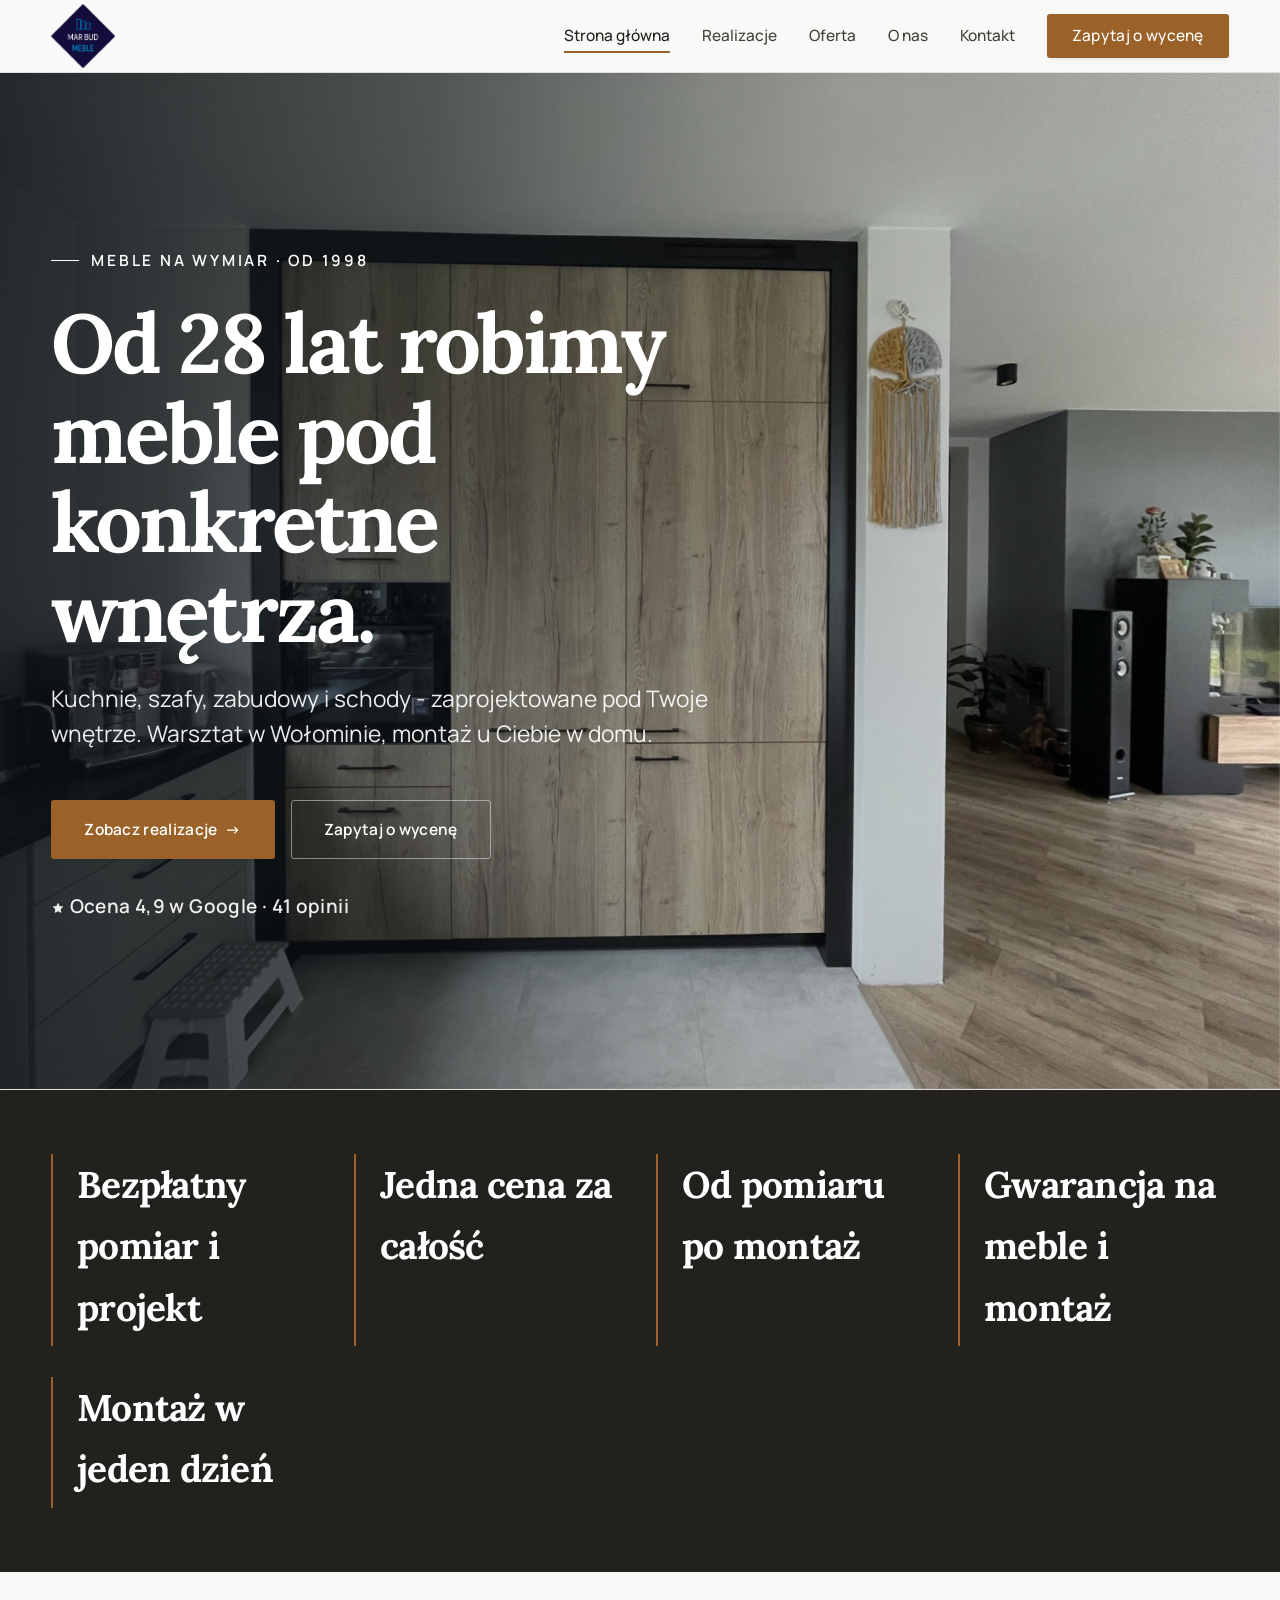
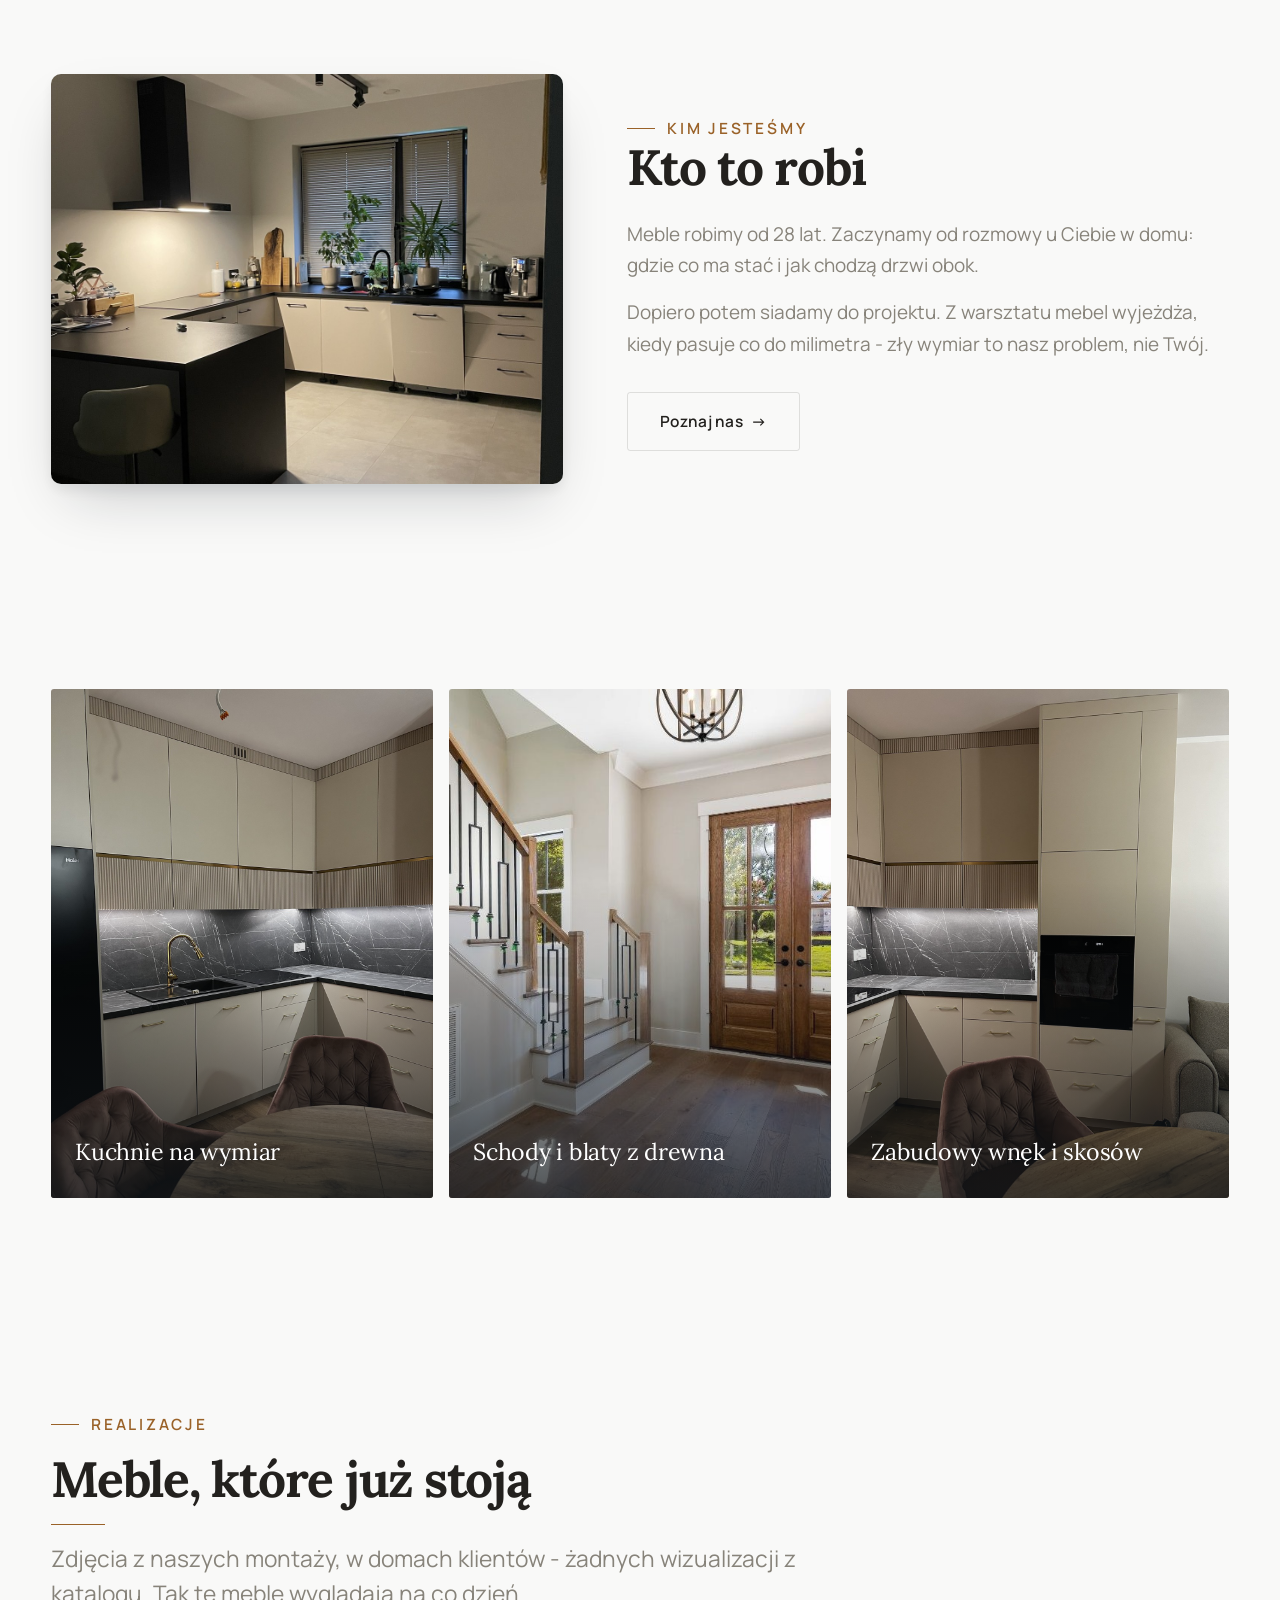
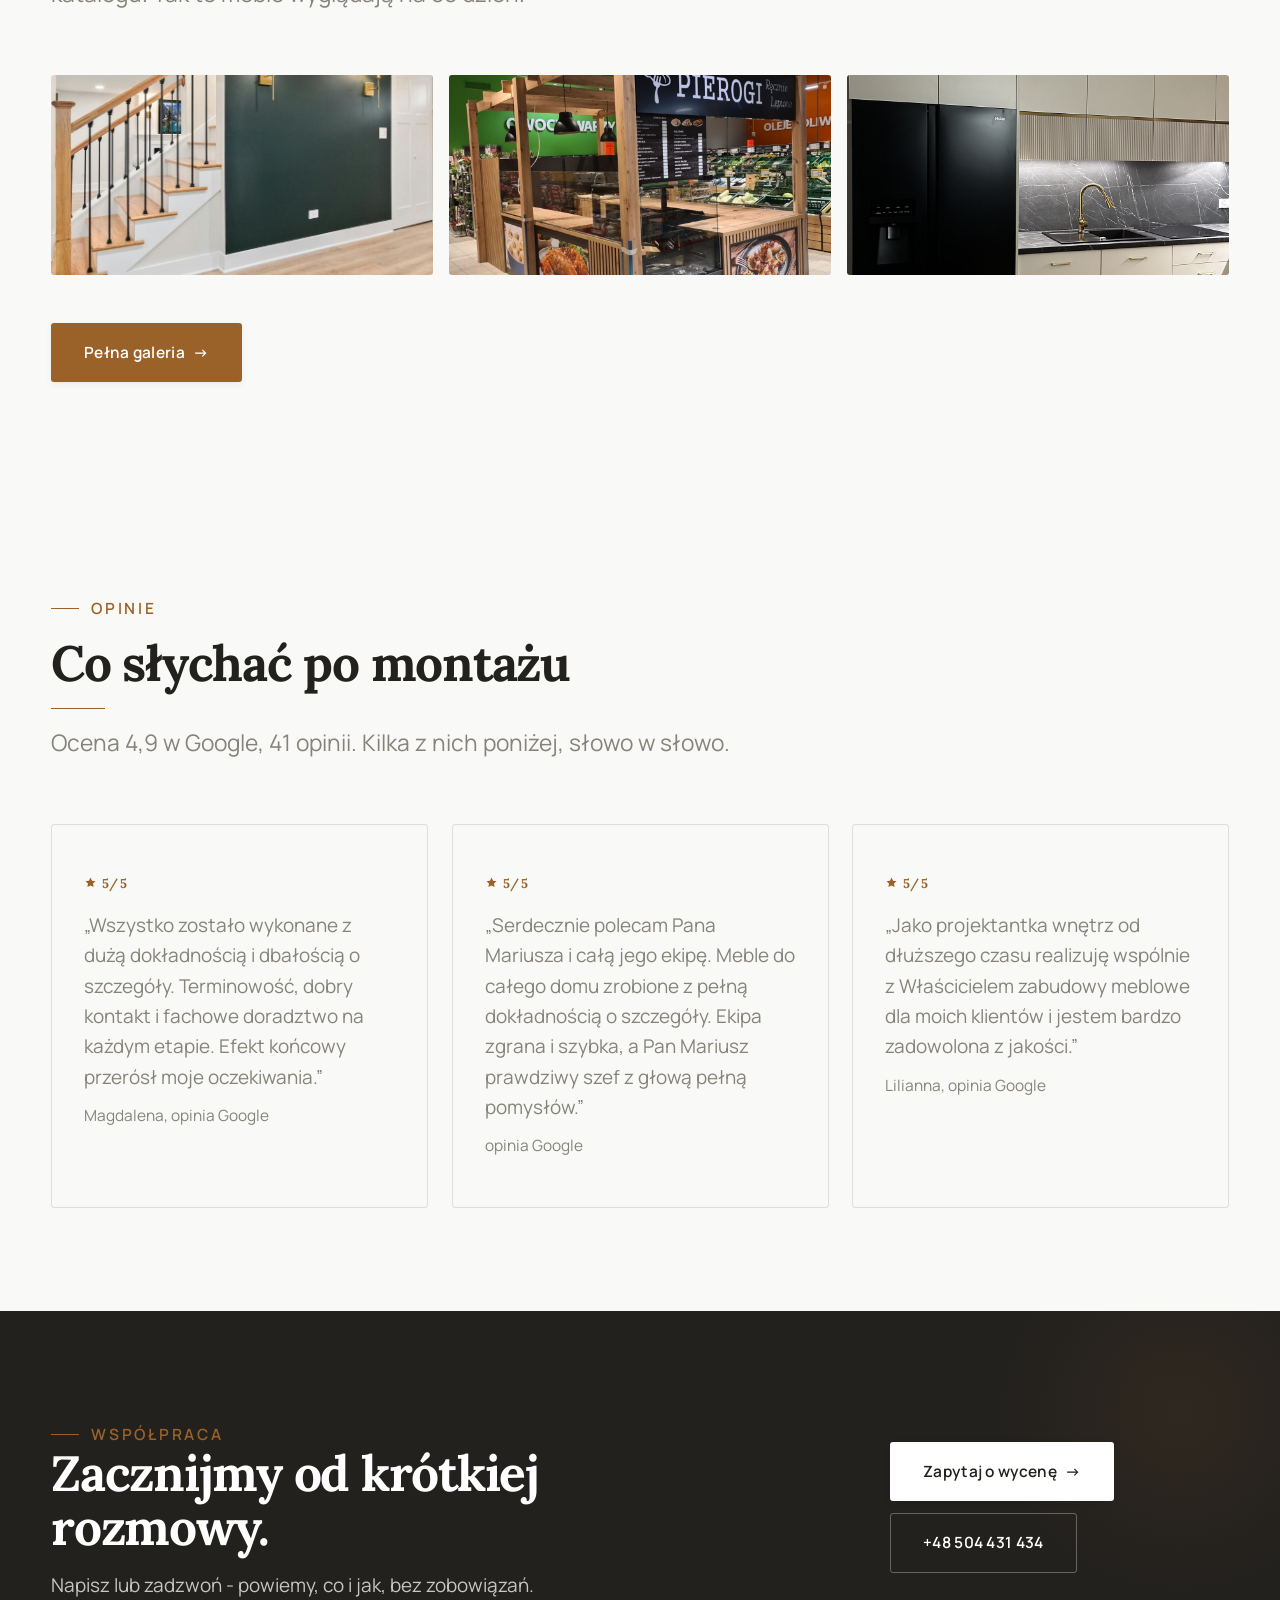
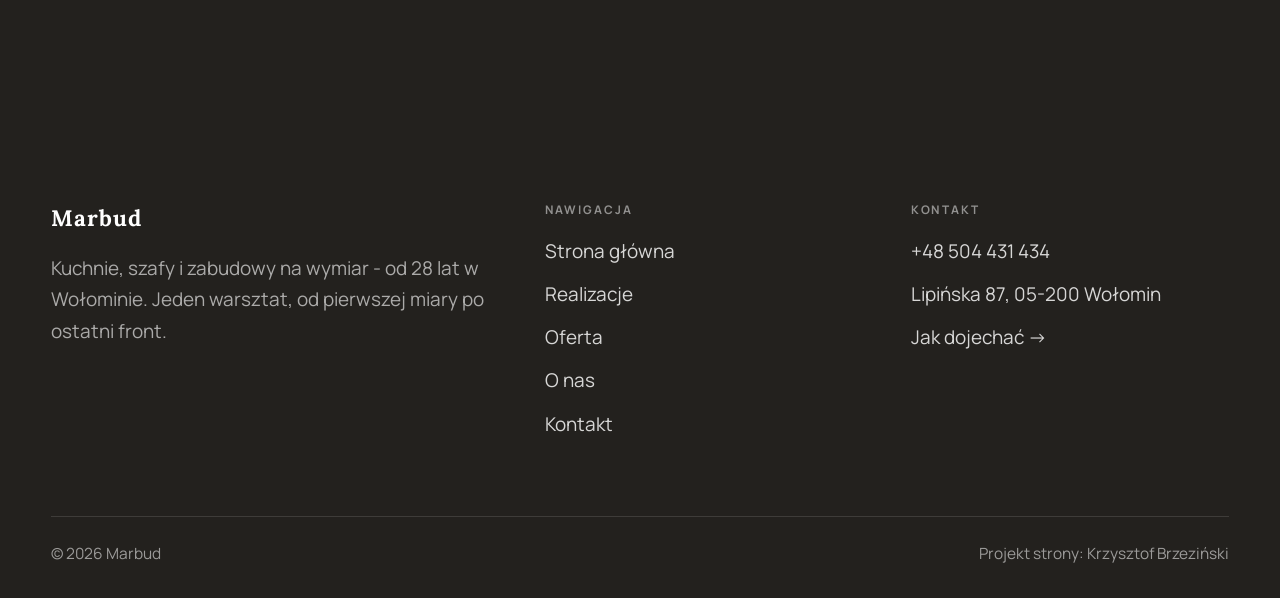
==== index.html @ ffa0bf97 "Demo: Marbud Gałązka - stolarstwo i meble na wymiar, Wołomin" ====
<!DOCTYPE html>
<html lang="pl">
<head>
<meta charset="UTF-8">
<meta name="viewport" content="width=device-width, initial-scale=1.0">
<title>Stolarz Wołomin - meble na wymiar | Marbud</title>
<meta name="description" content="Meble na wymiar w Wołominie: kuchnie, szafy i zabudowy pod Twoje wnętrze. Bezpłatny pomiar i projekt, jedna cena, montaż z gwarancją. Zadzwoń: 504 431 434.">
<link rel="preconnect" href="https://fonts.googleapis.com">
<link rel="preconnect" href="https://fonts.gstatic.com" crossorigin>
<link href="https://fonts.googleapis.com/css2?family=Lora:wght@500;600;700&family=Manrope:wght@400;500;600&display=swap" rel="stylesheet">
<link rel="stylesheet" href="assets/styles.css">
</head>
<body>

<header class="nav">
  <div class="wrap nav-inner">
    <a class="brand brand-has-logo" href="index.html"><img class="brand-logo" src="img/logo.png" alt="Marbud"></a>
    <nav class="nav-links">
      <a href="index.html" class="active">Strona główna</a>
      <a href="realizacje.html">Realizacje</a>
      <a href="oferta.html">Oferta</a>
      <a href="o-nas.html">O nas</a>
      <a href="kontakt.html">Kontakt</a>
      <a href="kontakt.html" class="btn btn-accent">Zapytaj o wycenę</a>
    </nav>
    <button class="nav-toggle" aria-label="Menu"><span></span><span></span><span></span></button>
  </div>
</header>

<section class="hero-cine">
  <img src="img/hero.jpg" alt="Marbud - Od 28 lat robimy meble pod konkretne wnętrza. ">
  <div class="wrap">
    <div class="hero-copy">
      <span class="eyebrow">Meble na wymiar · od 1998</span>
      <h1>Od 28 lat robimy meble pod konkretne wnętrza. </h1>
      <p class="lead">Kuchnie, szafy, zabudowy i schody - zaprojektowane pod Twoje wnętrze. Warsztat w Wołominie, montaż u Ciebie w domu.</p>
      <div class="hero-actions">
        <a href="realizacje.html" class="btn btn-accent">Zobacz realizacje <span class="arr">→</span></a>
        <a href="kontakt.html" class="btn btn-ghost" style="color:#fff;border-color:rgba(255,255,255,.45)">Zapytaj o wycenę</a>
      </div>
      <div style="margin-top:var(--space-6);color:#fff;font-weight:600;letter-spacing:.02em;opacity:.92"><svg class="ico-star" width="14" height="14" viewBox="0 0 24 24" style="vertical-align:-2px" aria-hidden="true"><path d="M12 2.8l2.85 5.8 6.4.93-4.63 4.5 1.1 6.37L12 17.4l-5.72 3 1.1-6.37-4.63-4.5 6.4-.93L12 2.8Z" fill="currentColor"/></svg> Ocena 4,9 w Google · 41 opinii</div>
    </div>
  </div>
</section>
<section class="strip" style="padding-block:0">
  <div class="wrap">
    <div class="item reveal"><div class="k">Bezpłatny pomiar i projekt</div><div class="v"></div></div>
    <div class="item reveal"><div class="k">Jedna cena za całość</div><div class="v"></div></div>
    <div class="item reveal"><div class="k">Od pomiaru po montaż</div><div class="v"></div></div>
    <div class="item reveal"><div class="k">Gwarancja na meble i montaż</div><div class="v"></div></div>
    <div class="item reveal"><div class="k">Montaż w jeden dzień</div><div class="v"></div></div>
  </div>
</section>
<section>
  <div class="wrap split">
    <div class="split-art reveal"><img src="img/about.jpg" alt="Marbud - realizacja" loading="lazy"></div>
    <div class="split-copy reveal">
      <span class="eyebrow">Kim jesteśmy</span>
      <h2>Kto to robi</h2>
      <p class="muted">Meble robimy od 28 lat. Zaczynamy od rozmowy u Ciebie w domu: gdzie co ma stać i jak chodzą drzwi obok.</p>
      <p class="muted">Dopiero potem siadamy do projektu. Z warsztatu mebel wyjeżdża, kiedy pasuje co do milimetra - zły wymiar to nasz problem, nie Twój.</p>
      <a href="o-nas.html" class="btn btn-ghost">Poznaj nas <span class="arr">→</span></a>
    </div>
  </div>
</section>
<section class="gateways-band">
  <div class="wrap">
    <div class="gateways">
      <a href="oferta.html" class="gateway reveal"><img src="img/g1.jpg" alt="Kuchnie na wymiar" loading="lazy"><span class="g-ttl">Kuchnie na wymiar</span></a>
      <a href="oferta.html" class="gateway reveal"><img src="img/g3.jpg" alt="Schody i blaty z litego drewna" loading="lazy"><span class="g-ttl">Schody i blaty z drewna</span></a>
      <a href="oferta.html" class="gateway reveal"><img src="img/g5.jpg" alt="Zabudowy wnęk i skosów" loading="lazy"><span class="g-ttl">Zabudowy wnęk i skosów</span></a>
    </div>
  </div>
</section>
<section>
  <div class="wrap">
    <div class="head reveal">
      <span class="eyebrow">Realizacje</span>
      <h2>Meble, które już stoją</h2>
      <p>Zdjęcia z naszych montaży, w domach klientów - żadnych wizualizacji z katalogu. Tak te meble wyglądają na co dzień.</p>
    </div>
    <div class="gallery">
      <div class="tile t-third reveal"><img src="img/g2.jpg" alt="Schody dębowe z metalową balustradą" loading="lazy"><div class="cap">Schody dębowe z balustradą</div></div>
      <div class="tile t-third reveal"><img src="img/g4.jpg" alt="Stoisko handlowe na wymiar" loading="lazy"><div class="cap">Stoisko handlowe na wymiar</div></div>
      <div class="tile t-third reveal"><img src="img/g6.jpg" alt="Zabudowa kuchenna z lodówką" loading="lazy"><div class="cap">Zabudowa kuchenna z lodówką</div></div>
    </div>
    <div style="margin-top:var(--space-7)" class="reveal"><a href="realizacje.html" class="btn btn-accent">Pełna galeria <span class="arr">→</span></a></div>
  </div>
</section>
<section>
  <div class="wrap">
    <div class="head reveal">
      <span class="eyebrow">Opinie</span>
      <h2>Co słychać po montażu</h2>
      <p>Ocena 4,9 w Google, 41 opinii. Kilka z nich poniżej, słowo w słowo.</p>
    </div>
    <div class="svc-grid">
      <div class="svc reveal"><div class="ic"><svg class="ico-star" width="13" height="13" viewBox="0 0 24 24" style="vertical-align:-1px" aria-hidden="true"><path d="M12 2.8l2.85 5.8 6.4.93-4.63 4.5 1.1 6.37L12 17.4l-5.72 3 1.1-6.37-4.63-4.5 6.4-.93L12 2.8Z" fill="currentColor"/></svg> 5/5</div><p>„Wszystko zostało wykonane z dużą dokładnością i dbałością o szczegóły. Terminowość, dobry kontakt i fachowe doradztwo na każdym etapie. Efekt końcowy przerósł moje oczekiwania.”</p><p class="muted" style="margin-top:var(--space-3);font-size:var(--text-sm)">Magdalena, opinia Google</p></div>
      <div class="svc reveal"><div class="ic"><svg class="ico-star" width="13" height="13" viewBox="0 0 24 24" style="vertical-align:-1px" aria-hidden="true"><path d="M12 2.8l2.85 5.8 6.4.93-4.63 4.5 1.1 6.37L12 17.4l-5.72 3 1.1-6.37-4.63-4.5 6.4-.93L12 2.8Z" fill="currentColor"/></svg> 5/5</div><p>„Serdecznie polecam Pana Mariusza i całą jego ekipę. Meble do całego domu zrobione z pełną dokładnością o szczegóły. Ekipa zgrana i szybka, a Pan Mariusz prawdziwy szef z głową pełną pomysłów.”</p><p class="muted" style="margin-top:var(--space-3);font-size:var(--text-sm)">opinia Google</p></div>
      <div class="svc reveal"><div class="ic"><svg class="ico-star" width="13" height="13" viewBox="0 0 24 24" style="vertical-align:-1px" aria-hidden="true"><path d="M12 2.8l2.85 5.8 6.4.93-4.63 4.5 1.1 6.37L12 17.4l-5.72 3 1.1-6.37-4.63-4.5 6.4-.93L12 2.8Z" fill="currentColor"/></svg> 5/5</div><p>„Jako projektantka wnętrz od dłuższego czasu realizuję wspólnie z Właścicielem zabudowy meblowe dla moich klientów i jestem bardzo zadowolona z jakości.”</p><p class="muted" style="margin-top:var(--space-3);font-size:var(--text-sm)">Lilianna, opinia Google</p></div>
    </div>
  </div>
</section>
<section class="cta">
  <div class="wrap">
    <div class="reveal">
      <span class="eyebrow">Współpraca</span>
      <h2>Zacznijmy od krótkiej rozmowy.</h2>
      <p>Napisz lub zadzwoń - powiemy, co i jak, bez zobowiązań.</p>
    </div>
    <div class="cta-actions reveal">
      <a href="kontakt.html" class="btn btn-light">Zapytaj o wycenę <span class="arr">→</span></a>
      <a href="tel:+48504431434" class="btn btn-ghost" style="color:#fff;border-color:rgba(255,255,255,.3)">+48 504 431 434</a>
    </div>
  </div>
</section>

<footer>
  <div class="wrap">
    <div class="foot-grid">
      <div class="foot-brand">
        <div class="name">Marbud</div>
        <p>Kuchnie, szafy i zabudowy na wymiar - od 28 lat w Wołominie. Jeden warsztat, od pierwszej miary po ostatni front.</p>
      </div>
      <div class="foot-col">
        <h4>Nawigacja</h4>
        <a href="index.html">Strona główna</a>
        <a href="realizacje.html">Realizacje</a>
        <a href="oferta.html">Oferta</a>
        <a href="o-nas.html">O nas</a>
        <a href="kontakt.html">Kontakt</a>
      </div>
      <div class="foot-col">
        <h4>Kontakt</h4>
        <a href="tel:+48504431434">+48 504 431 434</a>
        <p>Lipińska 87, 05-200 Wołomin</p>
        <a href="https://www.google.com/maps?cid=16063248233577362017" target="_blank" rel="noopener">Jak dojechać →</a>
      </div>
    </div>
    <div class="foot-bot">
      <span>© 2026 Marbud</span>
      <span>Projekt strony: Krzysztof Brzeziński</span>
    </div>
  </div>
</footer>


<script src="assets/main.js"></script>
</body>
</html>
---- assets/styles.css ----
/* ============================================================
   STOLBASZ — premium, architektoniczny B2B fit-out
   Jasna paleta, zero brązu. System wg premium-web-craft.
   Projekt strony: Krzysztof Brzeziński
   ============================================================ */

:root{
  /* PALETA — jasna, architektoniczna, chłodna */
  --paper:#F3F1EC;          /* główne tło */
  --paper-2:#E6E3DB;        /* sekcje alternatywne (chłodny jasny szary) */
  --paper-3:#E6E3DB;        /* delikatne wypełnienia */
  --ink:#23211E;            /* tekst główny — chłodny grafit */
  --ink-soft:#43403A;       /* nagłówki drugorzędne */
  --muted:#87837A;          /* tekst poboczny */
  --line:rgba(35,33,30,.12);/* hairline */
  --accent:#8A6B3C;         /* stonowany petrol-slate — jedyny akcent */
  --accent-d:#6E5430;
  --accent-soft:rgba(138,107,60,.10);
  --dark:#23211E;           /* sekcje ciemne (stopka/CTA) */

  /* ODSTĘPY — skala 4/8 */
  --space-1:4px; --space-2:8px; --space-3:12px; --space-4:16px; --space-5:24px;
  --space-6:32px; --space-7:48px; --space-8:64px; --space-9:96px; --space-10:128px;

  /* TYPOGRAFIA — fluid clamp() (skala podbita 16.07.2026: większe, czytelniejsze litery — uwaga Adama) */
  --text-sm:clamp(.9rem,.87rem + .12vw,1rem);
  --text-base:clamp(1.08rem,1.04rem + .18vw,1.2rem);
  --text-lg:clamp(1.24rem,1.15rem + .34vw,1.44rem);
  --text-h3:clamp(1.34rem,1.22rem + .55vw,1.66rem);
  --text-h2:clamp(2.1rem,1.66rem + 2.1vw,3.1rem);
  --text-h1:clamp(2.9rem,2.1rem + 4vw,5.1rem);

  /* PROMIENIE — architektoniczne, raczej ostre */
  --r-sm:3px; --r-md:6px; --r-lg:10px;

  /* RUCH */
  --ease:cubic-bezier(.25,.46,.45,.94); --dur:.24s;

  /* CIENIE — miękkie, warstwowe */
  --sh-sm:0 1px 2px rgba(16,24,32,.04), 0 2px 8px rgba(16,24,32,.05);
  --sh-md:0 2px 6px rgba(16,24,32,.05), 0 12px 28px -8px rgba(16,24,32,.12);
  --sh-lg:0 6px 14px rgba(16,24,32,.07), 0 26px 56px -18px rgba(16,24,32,.22);

  --hairline:1px solid var(--line);

  --font-display:'Lora',serif;
  --font-body:'Manrope',sans-serif;
}

*{box-sizing:border-box;margin:0;padding:0}
html{scroll-behavior:smooth}
body{
  font-family:var(--font-body);
  font-size:var(--text-base);
  line-height:1.65;
  color:var(--ink);
  background:var(--paper);
  -webkit-font-smoothing:antialiased;
  text-rendering:optimizeLegibility;
}
img{max-width:100%;display:block}
a{color:inherit;text-decoration:none}

.wrap{width:min(92%,1180px);margin-inline:auto}
section{padding-block:clamp(52px,6.5vw,96px)}

h1,h2,h3{font-family:var(--font-display);font-weight:700;line-height:1.08;letter-spacing:-.02em;color:var(--ink)}
h1{font-size:var(--text-h1);letter-spacing:-.035em}
h2{font-size:var(--text-h2);letter-spacing:-.025em}
h3{font-size:var(--text-h3)}
p{max-width:65ch}

.eyebrow{
  font-family:var(--font-body);
  font-size:var(--text-sm);
  font-weight:600;
  letter-spacing:.18em;
  text-transform:uppercase;
  color:var(--accent);
  display:inline-flex;align-items:center;gap:var(--space-3);
}
.eyebrow::before{content:"";width:28px;height:1px;background:var(--accent);display:inline-block}

.muted{color:var(--muted)}
.lead{font-size:var(--text-lg);line-height:1.55;color:var(--ink-soft);max-width:50ch}

/* ---------- BUTTONS ---------- */
.btn{
  display:inline-flex;align-items:center;gap:var(--space-2);
  font-weight:600;font-size:var(--text-sm);letter-spacing:.02em;
  padding:var(--space-4) var(--space-6);
  border-radius:var(--r-sm);
  transition:transform var(--dur) var(--ease),box-shadow var(--dur) var(--ease),background var(--dur) var(--ease);
  cursor:pointer;border:1px solid transparent;
}
.btn-accent{background:var(--accent);color:#fff;box-shadow:var(--sh-sm)}
.btn-accent:hover{background:var(--accent-d);transform:translateY(-2px);box-shadow:var(--sh-md)}
.btn-accent:active{transform:translateY(0);box-shadow:var(--sh-sm)}
.btn-ghost{background:transparent;color:var(--ink);border-color:var(--line)}
.btn-ghost:hover{border-color:var(--accent);color:var(--accent);transform:translateY(-2px)}
.btn-light{background:#fff;color:var(--ink);box-shadow:var(--sh-sm)}
.btn-light:hover{transform:translateY(-2px);box-shadow:var(--sh-md)}
.btn .arr{transition:transform var(--dur) var(--ease)}
.btn:hover .arr{transform:translateX(4px)}

/* ---------- NAV ---------- */
.nav{
  position:sticky;top:0;z-index:50;
  background:color-mix(in srgb,var(--paper) 88%,transparent);
  backdrop-filter:saturate(140%) blur(10px);
  border-bottom:var(--hairline);
}
.nav-inner{display:flex;align-items:center;justify-content:space-between;height:72px}
.brand{display:flex;flex-direction:column;line-height:1}
.brand .name{font-family:var(--font-display);font-weight:800;font-size:1.35rem;letter-spacing:.04em}
.brand .sub{font-size:.62rem;letter-spacing:.34em;text-transform:uppercase;color:var(--muted);margin-top:5px}
.nav-links{display:flex;align-items:center;gap:var(--space-6)}
.nav-links a{font-size:var(--text-sm);font-weight:500;color:var(--ink-soft);position:relative;padding-block:4px;transition:color var(--dur) var(--ease)}
.nav-links a::after{content:"";position:absolute;left:0;bottom:0;width:0;height:1.5px;background:var(--accent);transition:width var(--dur) var(--ease)}
.nav-links a:hover,.nav-links a.active{color:var(--ink)}
.nav-links a:hover::after,.nav-links a.active::after{width:100%}
.nav-links .btn{padding:var(--space-2) var(--space-5)}
/* przyciski w nav: właściwy kolor (przebij .nav-links a) + bez podkreślenia */
.nav-links a.btn-accent{color:#fff}
.nav-links a.btn-ghost,.nav-links a.btn-light{color:var(--ink)}
.nav-links a.btn::after{display:none}
.nav-toggle{display:none;background:none;border:none;cursor:pointer;flex-direction:column;gap:5px;padding:8px}
.nav-toggle span{width:24px;height:2px;background:var(--ink);transition:var(--dur)}

/* ---------- HERO (split) ---------- */
.hero{position:relative;overflow:hidden;border-bottom:var(--hairline)}
.hero-grid{display:grid;grid-template-columns:1.05fr .95fr;gap:clamp(24px,4vw,60px);align-items:center;
  padding-block:clamp(36px,4.5vw,64px)}
.hero-copy .eyebrow{margin-bottom:var(--space-5)}
.hero-copy h1{margin-bottom:var(--space-5)}
.hero-copy .lead{margin-bottom:var(--space-7)}
.hero-actions{display:flex;flex-wrap:wrap;gap:var(--space-4)}
.hero-art{position:relative;aspect-ratio:4/3;border-radius:var(--r-lg);overflow:hidden;box-shadow:var(--sh-lg)}
.hero-art img{width:100%;height:100%;object-fit:cover}
.hero-art::after{content:"";position:absolute;inset:0;background:linear-gradient(180deg,transparent 55%,rgba(18,24,28,.28))}
.hero-badge{position:absolute;left:var(--space-5);bottom:var(--space-5);z-index:2;
  background:rgba(252,252,251,.94);backdrop-filter:blur(4px);
  border-radius:var(--r-md);padding:var(--space-4) var(--space-5);box-shadow:var(--sh-md);max-width:78%}
.hero-badge strong{display:block;font-family:var(--font-display);font-size:1rem;letter-spacing:-.01em}
.hero-badge span{font-size:var(--text-sm);color:var(--muted)}

/* ---------- HERO duży / kinowy (strona główna) ---------- */
.hero-cine{position:relative;min-height:clamp(560px,82vh,840px);min-height:clamp(560px,82svh,840px);display:flex;align-items:center;overflow:hidden;border-bottom:var(--hairline)}
.hero-cine>img{position:absolute;inset:0;width:100%;height:100%;object-fit:cover;z-index:0}
.hero-cine::after{content:"";position:absolute;inset:0;z-index:1;
  background:linear-gradient(95deg,rgba(13,18,23,.86) 0%,rgba(13,18,23,.64) 32%,rgba(13,18,23,.24) 62%,rgba(13,18,23,.04) 100%)}
.hero-cine .wrap{position:relative;z-index:2;padding-block:var(--space-8)}
.hero-cine .hero-copy{max-width:660px}
.hero-cine .eyebrow{color:#fff;margin-bottom:var(--space-5)}
.hero-cine .eyebrow::before{background:#fff}
.hero-cine h1{color:#fff;margin-bottom:var(--space-5);font-size:clamp(2.9rem,2rem + 4.4vw,5.2rem)}
.hero-cine .lead{color:rgba(255,255,255,.92);max-width:48ch;margin-bottom:var(--space-7)}
.hero-cine .hero-actions{display:flex;flex-wrap:wrap;gap:var(--space-4)}
@media(max-width:680px){
  .hero-cine{min-height:clamp(520px,76vh,640px);min-height:clamp(520px,76svh,640px);align-items:flex-end}
  .hero-cine::after{background:linear-gradient(0deg,rgba(13,18,23,.9) 6%,rgba(13,18,23,.45) 55%,rgba(13,18,23,.25) 100%)}
  .hero-cine .wrap{padding-bottom:var(--space-9)}
}

/* full-bleed hero variant (podstrony) */
.pagehead{position:relative;min-height:46vh;min-height:46svh;display:flex;align-items:flex-end;overflow:hidden;border-bottom:var(--hairline)}
.pagehead img{position:absolute;inset:0;width:100%;height:100%;object-fit:cover}
.pagehead::after{content:"";position:absolute;inset:0;background:linear-gradient(180deg,rgba(18,24,28,.25),rgba(18,24,28,.62))}
.pagehead .wrap{position:relative;z-index:2;padding-block:var(--space-9);color:#fff}
.pagehead h1{color:#fff;max-width:18ch}
.pagehead .eyebrow{color:#fff}
.pagehead .eyebrow::before{background:#fff}
.pagehead p{color:rgba(255,255,255,.86);margin-top:var(--space-4);max-width:54ch}

/* ---------- STRIP (pasek skrótów / liczby) ---------- */
.strip{background:var(--dark);color:#fff}
.strip .wrap{display:grid;grid-template-columns:repeat(4,1fr);gap:var(--space-6);padding-block:var(--space-8)}
.strip .item .k{font-family:var(--font-display);font-size:clamp(1.6rem,1.2rem + 1.4vw,2.4rem);font-weight:800;letter-spacing:-.02em;color:#fff}
.strip .item .v{font-size:var(--text-sm);color:rgba(255,255,255,.66);margin-top:var(--space-2);line-height:1.45}
.strip .item{border-left:2px solid var(--accent);padding-left:var(--space-5)}

/* ---------- SECTION HEAD ---------- */
.head{max-width:48rem;margin-bottom:var(--space-8)}
.head.center{margin-inline:auto;text-align:center}
.head .eyebrow{margin-bottom:var(--space-4)}
.head h2{margin-bottom:var(--space-4)}
.head p{color:var(--muted);font-size:var(--text-lg);line-height:1.55}
.head.center p{margin-inline:auto}

/* ---------- INTRO SPLIT ---------- */
.split{display:grid;grid-template-columns:.92fr 1.08fr;gap:clamp(28px,5vw,80px);align-items:center}
.split.rev{grid-template-columns:1.08fr .92fr}
.split.rev .split-art{order:-1}
.split-art{position:relative;aspect-ratio:5/4;border-radius:var(--r-lg);overflow:hidden;box-shadow:var(--sh-lg)}
.split-art img{width:100%;height:100%;object-fit:cover}
.split-copy h2{margin-bottom:var(--space-5)}
.split-copy p+p{margin-top:var(--space-4)}
.split-copy .btn{margin-top:var(--space-6)}

/* ---------- SERVICES (zakres) ---------- */
.svc-grid{display:grid;grid-template-columns:repeat(auto-fit,minmax(280px,1fr));gap:var(--space-5)}
.svc{background:#fff;border:var(--hairline);border-radius:var(--r-md);padding:var(--space-7) var(--space-6);
  transition:transform var(--dur) var(--ease),box-shadow var(--dur) var(--ease),border-color var(--dur) var(--ease);
  position:relative;overflow:hidden}
.svc::before{content:"";position:absolute;left:0;top:0;width:3px;height:0;background:var(--accent);transition:height var(--dur) var(--ease)}
.svc:hover{transform:translateY(-4px);box-shadow:var(--sh-md);border-color:transparent}
.svc:hover::before{height:100%}
.svc .ic{font-family:var(--font-display);font-size:.8rem;font-weight:700;letter-spacing:.12em;color:var(--accent);margin-bottom:var(--space-4)}
.svc h3{margin-bottom:var(--space-3);font-size:1.22rem}
.svc p{color:var(--muted);font-size:var(--text-base);line-height:1.6}

/* big detailed service rows */
.svc-row{display:grid;grid-template-columns:.8fr 1.2fr;gap:clamp(20px,4vw,60px);align-items:center;padding-block:var(--space-8)}
.svc-row+.svc-row{border-top:var(--hairline)}
.svc-row.rev{grid-template-columns:1.2fr .8fr}
.svc-row.rev .svc-row-art{order:-1}
.svc-row-art{aspect-ratio:4/3;border-radius:var(--r-md);overflow:hidden;box-shadow:var(--sh-md)}
.svc-row-art img{width:100%;height:100%;object-fit:cover}
.svc-row h3{font-size:1.5rem;margin-bottom:var(--space-4)}
.svc-row .num{font-family:var(--font-display);font-size:.85rem;font-weight:700;letter-spacing:.14em;color:var(--accent);display:block;margin-bottom:var(--space-3)}
.svc-row ul{list-style:none;margin-top:var(--space-4);display:flex;flex-direction:column;gap:var(--space-2)}
.svc-row li{position:relative;padding-left:var(--space-5);color:var(--muted);font-size:var(--text-base)}
.svc-row li::before{content:"";position:absolute;left:0;top:.62em;width:8px;height:1px;background:var(--accent)}

/* ---------- GALLERY (realizacje) ---------- */
.gallery{display:grid;grid-template-columns:repeat(12,1fr);gap:var(--space-4);grid-auto-rows:200px}
/* GALERIA MASONRY — pionowe zdjęcia (portrety beauty/wellness) bez przycinania: kolumny, height auto */
.gallery-masonry{column-count:3;column-gap:var(--space-4)}
@media(max-width:900px){.gallery-masonry{column-count:2}}
@media(max-width:560px){.gallery-masonry{column-count:1}}
.gallery-masonry .m-tile{break-inside:avoid;margin:0 0 var(--space-4);padding:0;position:relative;overflow:hidden;border-radius:var(--r-md);border:1px solid var(--line)}
.gallery-masonry .m-tile img{width:100%;height:auto;display:block}
.gallery-masonry .m-tile .cap{position:absolute;left:0;right:0;bottom:0;padding:var(--space-4);color:#fff;background:linear-gradient(0deg,rgba(0,0,0,.55),transparent);font-size:var(--text-sm)}
.gallery-masonry .m-tile .cap small{display:block;font-weight:400;opacity:.78;letter-spacing:.04em;text-transform:uppercase;font-size:.66rem;margin-top:3px}
.tile{position:relative;overflow:hidden;border-radius:var(--r-md);box-shadow:var(--sh-sm);
  transition:transform var(--dur) var(--ease),box-shadow var(--dur) var(--ease)}
.tile img{width:100%;height:100%;object-fit:cover;transition:transform .6s var(--ease)}
.tile:hover{box-shadow:var(--sh-md)}
.tile:hover img{transform:scale(1.05)}
.tile .cap{position:absolute;left:0;right:0;bottom:0;padding:var(--space-5) var(--space-4) var(--space-4);
  background:linear-gradient(transparent,rgba(18,24,28,.78));color:#fff;
  font-size:var(--text-sm);font-weight:600;letter-spacing:.01em;
  opacity:0;transform:translateY(8px);transition:var(--dur) var(--ease)}
.tile:hover .cap{opacity:1;transform:translateY(0)}
.tile .cap small{display:block;font-weight:400;opacity:.78;letter-spacing:.04em;text-transform:uppercase;font-size:.66rem;margin-top:3px}
/* bento spans */
.t-wide{grid-column:span 6}
.t-tall{grid-column:span 6;grid-row:span 2}
.t-std{grid-column:span 6}
.t-third{grid-column:span 4}
.t-two3{grid-column:span 8}

/* ---------- TRUST / WIARYGODNOŚĆ ---------- */
.trust{background:var(--paper-2)}
.trust-grid{display:grid;grid-template-columns:repeat(auto-fit,minmax(240px,1fr));gap:var(--space-5);margin-top:var(--space-7)}
.trust-card{background:#fff;border-radius:var(--r-md);padding:var(--space-7) var(--space-6);box-shadow:var(--sh-sm);border-top:3px solid var(--accent)}
.trust-card .big{font-family:var(--font-display);font-size:clamp(1.8rem,1.3rem + 1.6vw,2.6rem);font-weight:800;letter-spacing:-.02em;color:var(--ink);line-height:1}
.trust-card h3{font-size:1.12rem;margin:var(--space-3) 0 var(--space-2)}
.trust-card p{color:var(--muted);font-size:var(--text-base);line-height:1.55}

/* ---------- CTA band ---------- */
.cta{background:var(--dark);color:#fff;position:relative;overflow:hidden}
.cta .wrap{display:grid;grid-template-columns:1.4fr .6fr;gap:var(--space-7);align-items:center;position:relative;z-index:2}
.cta h2{color:#fff;max-width:20ch}
.cta p{color:rgba(255,255,255,.74);margin-top:var(--space-4)}
.cta-actions{display:flex;flex-direction:column;gap:var(--space-3);align-items:flex-start}
.cta::before{content:"";position:absolute;right:-80px;top:-80px;width:360px;height:360px;border-radius:50%;
  background:radial-gradient(circle,var(--accent-soft),transparent 70%)}

/* ---------- CONTACT ---------- */
.contact-grid{display:grid;grid-template-columns:.85fr 1.15fr;gap:clamp(28px,4vw,56px);align-items:start}
.info-list{display:flex;flex-direction:column;gap:var(--space-2)}
.info-row{display:flex;gap:var(--space-4);align-items:flex-start;padding-block:var(--space-4);border-bottom:var(--hairline)}
.info-row .ic{flex:none;width:42px;height:42px;display:grid;place-items:center;border-radius:50%;
  background:var(--accent-soft);color:var(--accent);font-size:1.05rem}
.info-row .lbl{font-size:.72rem;letter-spacing:.14em;text-transform:uppercase;color:var(--muted)}
.info-row .val{font-weight:600;font-size:var(--text-base);margin-top:2px}
.info-row a.val:hover{color:var(--accent)}
.map{border:none;border-radius:var(--r-lg);box-shadow:var(--sh-md);width:100%;height:100%;min-height:380px;filter:grayscale(.2) contrast(1.02)}
.form{background:#fff;border:var(--hairline);border-radius:var(--r-lg);padding:clamp(24px,3vw,40px);box-shadow:var(--sh-sm)}
.form .fld{margin-bottom:var(--space-5)}
.form label{display:block;font-size:var(--text-sm);font-weight:600;margin-bottom:var(--space-2)}
.form input,.form textarea{width:100%;font-family:inherit;font-size:var(--text-base);color:var(--ink);
  padding:var(--space-4);border:var(--hairline);border-radius:var(--r-sm);background:var(--paper);transition:border-color var(--dur)}
.form input:focus,.form textarea:focus{outline:none;border-color:var(--accent);background:#fff}
.form textarea{resize:vertical;min-height:120px}
.form .note{font-size:var(--text-sm);color:var(--muted);margin-top:var(--space-3)}

/* ---------- FOOTER ---------- */
footer{background:var(--dark);color:#fff;padding-block:var(--space-9) var(--space-6)}
.foot-grid{display:grid;grid-template-columns:1.4fr 1fr 1fr;gap:var(--space-7);margin-bottom:var(--space-8)}
.foot-brand .name{font-family:var(--font-display);font-weight:800;font-size:1.4rem;letter-spacing:.04em}
.foot-brand p{color:rgba(255,255,255,.62);margin-top:var(--space-4);font-size:var(--text-base);max-width:38ch}
.foot-col h4{font-size:.74rem;letter-spacing:.16em;text-transform:uppercase;color:rgba(255,255,255,.5);margin-bottom:var(--space-4)}
.foot-col a,.foot-col p{display:block;color:rgba(255,255,255,.82);font-size:var(--text-base);margin-bottom:var(--space-3)}
.foot-col a:hover{color:#fff}
.foot-bot{border-top:1px solid rgba(255,255,255,.12);padding-top:var(--space-5);display:flex;justify-content:space-between;flex-wrap:wrap;gap:var(--space-3);
  font-size:var(--text-sm);color:rgba(255,255,255,.55)}
.foot-bot a:hover{color:#fff}

/* ---------- REVEAL ---------- */
.reveal{opacity:0;transform:translateY(22px);transition:opacity .6s var(--ease),transform .6s var(--ease)}
.reveal.in{opacity:1;transform:none}

/* ---------- RESPONSIVE ---------- */
@media(max-width:920px){
  .hero-grid,.split,.split.rev,.svc-row,.svc-row.rev,.cta .wrap,.contact-grid,.foot-grid{grid-template-columns:1fr}
  .split.rev .split-art,.svc-row.rev .svc-row-art{order:0}
  .hero-art{aspect-ratio:16/10;max-height:420px}
  .strip .wrap{grid-template-columns:repeat(2,1fr);gap:var(--space-7)}
  .gallery{grid-auto-rows:180px}
  .t-wide,.t-tall,.t-std,.t-third,.t-two3{grid-column:span 6}
  .t-tall{grid-row:span 1}
  .cta-actions{flex-direction:row;flex-wrap:wrap}
  .foot-grid{gap:var(--space-6)}
}
@media(max-width:680px){
  .nav-links{position:fixed;inset:72px 0 auto 0;background:var(--paper);flex-direction:column;align-items:stretch;
    gap:0;padding:var(--space-4) 6%;border-bottom:var(--hairline);box-shadow:var(--sh-md);
    transform:translateY(-120%);transition:transform var(--dur) var(--ease)}
  .nav-links.open{transform:translateY(0)}
  .nav-links a{padding-block:var(--space-4);border-bottom:var(--hairline)}
  .nav-links .btn{margin-top:var(--space-3);justify-content:center}
  .nav-toggle{display:flex}
  .strip .wrap{grid-template-columns:1fr}
  .gallery{grid-template-columns:repeat(6,1fr)}
  .foot-grid{grid-template-columns:1fr}
}
@media(prefers-reduced-motion:reduce){
  *{animation-duration:.01ms!important;transition:none!important}
  .reveal{opacity:1!important;transform:none!important}
  html{scroll-behavior:auto}
}

/* ============================================================
   PREMIUM LAYER — destylat deep-researchu branż (anty-AI, spokój).
   Zmienne STOLBASZ (--accent/--ink/--paper/--line/--dark). Ruch ledwo
   zauważalny, krzywa cubic-bezier(.16,.84,.44,1); prefers-reduced-motion
   pokryte blanketem wyżej. Karty hairline zamiast cieni = #1 sygnał „nie-AI".
   ============================================================ */

/* więcej oddechu między sekcjami (liderzy: 110-130px) */
section{padding-block:clamp(64px,8vw,128px)}

/* 1) Aksamitny reveal — dłuższa, miękka krzywa zamiast „skoku" */
.reveal{transition:opacity .9s cubic-bezier(.16,.84,.44,1),transform .9s cubic-bezier(.16,.84,.44,1);will-change:opacity,transform}
/* stagger TYLKO w galerii (tam pozycja = porządek dzieci) */
.gallery .reveal:nth-child(2){transition-delay:.07s}
.gallery .reveal:nth-child(3){transition-delay:.14s}
.gallery .reveal:nth-child(4){transition-delay:.21s}
.gallery .reveal:nth-child(5){transition-delay:.28s}
.gallery .reveal:nth-child(6){transition-delay:.35s}

/* 2) Hero STATYCZNY na .hero-cine — Ken Burns CAŁKIEM WYŁĄCZONY 26.06 (3. zgłoszenie Szymona).
   GENEZA: animowanie scale na <img> hero z teksturami (cegły/framugi) re-samplinguje obraz
   klatka po klatce → na części ekranów drobne drganie/shimmer = „heroshot się trzęsie".
   translateY usunięto wcześniej, scale-only + will-change/GPU NIE wystarczyły do GWARANCJI gładkości.
   Krzysztof zażądał pewności („make sure, że błąd się nie pojawi") > efekt. Zero animacji = 0% drgania.
   Delikatny zoom zostaje TYLKO w pełnoekranowych hero gastro/studio (hg-bg/hs-bg — tło, inny
   mechanizm, chwalone, nigdy nie zgłaszane). NIE wracać do KB na .hero-cine bez realnego testu
   na sprzęcie klienta — to ryzyko regresji „trzęsienia”. */
/* BEZPIECZNY "wow" na hero = jednorazowy FADE-IN (opacity), nie zoom.
   opacity nie dotyka bitmapy → gładkie na KAŻDYM zdjęciu/ekranie/GPU, zero ryzyka migotania.
   Geometryczny ruch (scale/translate) na .hero-cine jest ZAKAZANY (bramka pilnuje). */
@keyframes heroFade{from{opacity:0}to{opacity:1}}
.hero-cine>img{transform:none;animation:heroFade 1.1s ease-out both}

/* 3) Akcentowy hairline pod nagłówkiem sekcji, który „rysuje się" przy wejściu */
.head h2{position:relative;padding-bottom:18px}
.head h2::after{content:"";position:absolute;left:0;bottom:0;height:1px;width:0;background:var(--accent);transition:width 1s cubic-bezier(.16,.84,.44,1) .15s}
.head.center h2::after{left:50%;transform:translateX(-50%)}
.head.reveal.in h2::after,.head.center.reveal.in h2::after{width:54px}

/* 4) Karty HAIRLINE zamiast cieni/zaokrągleń (najmocniejszy anty-AI detal) */
.svc{background:transparent;border:1px solid var(--line);border-radius:var(--r-sm);box-shadow:none}
.svc:hover{box-shadow:none;border-color:var(--accent);transform:translateY(-3px)}
.trust-card{background:transparent;box-shadow:none;border:1px solid var(--line);border-top:2px solid var(--accent);border-radius:var(--r-sm)}
.tile{box-shadow:none;border-radius:var(--r-sm)}
.tile:hover{box-shadow:none}

/* 5) Sticky-nav kondensuje się po przewinięciu (sygnał dopracowania) */
.nav{transition:box-shadow .4s ease,background .4s ease}
.nav.is-stuck{box-shadow:0 1px 0 var(--line),0 14px 30px -24px rgba(0,0,0,.45)}
.nav-inner{transition:height .35s var(--ease)}
.nav.is-stuck .nav-inner{height:60px}

/* 6) MANIFESTO — pełnoekranowy cytat-bohater (zastępuje generyczne „Dlaczego my") */
.manifesto{background:var(--paper-2);text-align:center}
.manifesto .wrap{max-width:60rem}
.manifesto p{font-family:var(--font-display);font-style:italic;font-size:clamp(1.6rem,1rem + 2.4vw,2.8rem);line-height:1.32;color:var(--ink-soft);margin-inline:auto;max-width:26ch;position:relative;padding-top:var(--space-8)}
.manifesto p::before{content:"";position:absolute;top:0;left:50%;transform:translateX(-50%);width:54px;height:1px;background:var(--accent)}
.manifesto p span{color:var(--accent);font-style:italic}

/* 7) GATEWAYS — 3 duże bramy-zdjęcia (zamiast paska menu usług) */
.gateways{display:grid;grid-template-columns:repeat(3,1fr);gap:var(--space-4)}
.gateway{position:relative;aspect-ratio:3/4;overflow:hidden;border-radius:var(--r-sm);display:block}
.gateway img{width:100%;height:100%;object-fit:cover;transition:transform .8s var(--ease),filter .5s var(--ease)}
.gateway::after{content:"";position:absolute;inset:0;background:linear-gradient(180deg,transparent 38%,rgba(18,24,28,.74))}
.gateway:hover img{transform:scale(1.05);filter:brightness(1.05)}
.gateway .g-ttl{position:absolute;left:0;right:0;bottom:0;z-index:2;padding:var(--space-6) var(--space-5);color:#fff;font-family:var(--font-display);font-size:1.45rem;letter-spacing:-.01em;line-height:1.15}
.gateway .g-ttl small{display:block;font-family:var(--font-body);font-size:var(--text-sm);font-weight:400;opacity:.82;letter-spacing:.03em;margin-top:5px}
@media(max-width:760px){.gateways{grid-template-columns:1fr}.gateway{aspect-ratio:16/10}}

/* 8) LOGO klienta w nagłówku (gdy podane --logo) */
/* 52px domyślnie (feedback Bartka 06.07.2026: 40px ginęło, uwaga padła 3x; ~56px sprawdzone na żywym demie anna-borowiec-makeup) */
.brand-logo{height:64px;width:auto;max-width:300px;object-fit:contain;display:block}
.nav.is-stuck .brand-logo{height:52px}
@media(max-width:680px){.brand-logo{height:46px;max-width:210px}}


/* === RWD: nagłówki na wąskich ekranach (dodane 17.07.2026 razem z fixem clamp) ===
   Po przywróceniu działania clamp() dolna granica --text-h1 (2.9rem) rozpychała
   dokument przy długich polskich słowach na telefonach. Tu ją zjeżdżamy. */
@media (max-width:560px){
  :root{
    --text-h1:clamp(1.9rem, 1.15rem + 4.4vw, 2.7rem);
    --text-h2:clamp(1.5rem, 1rem + 3vw, 2.1rem);
  }
  .hero-cine h1{font-size:clamp(1.9rem, 1.15rem + 4.4vw, 2.7rem)}
  h1,h2{overflow-wrap:break-word}
}

/* GODZINY (godziny_grid z briefu) — dzień po lewej, godziny po prawej. Wcześniej BRAK stylu
   powodował sklejenie "Poniedziałek-Piątek8:00-20:00" (dodane 2026-07-21). Neutralne dla dem bez grafiku. */
.godz{display:flex;flex-direction:column;gap:2px;max-width:440px;margin-top:8px}
.godz-row{display:flex;justify-content:space-between;align-items:baseline;gap:24px;padding:10px 0;border-bottom:1px solid var(--line)}
.godz-row:last-child{border-bottom:0}
.godz-row b{font-weight:600;color:var(--ink)}
.godz-row span{color:var(--muted);white-space:nowrap}

/* === auto-paleta ze zdjęć klienta (dopasowanie do estetyki socials) === */
:root{--accent:#9A6228;--accent-d:#75481A;--accent-soft:rgba(154,98,40,0.10);--paper:#F9F9F8;--paper-2:#EFEEED;--paper-3:#E8E7E5;}
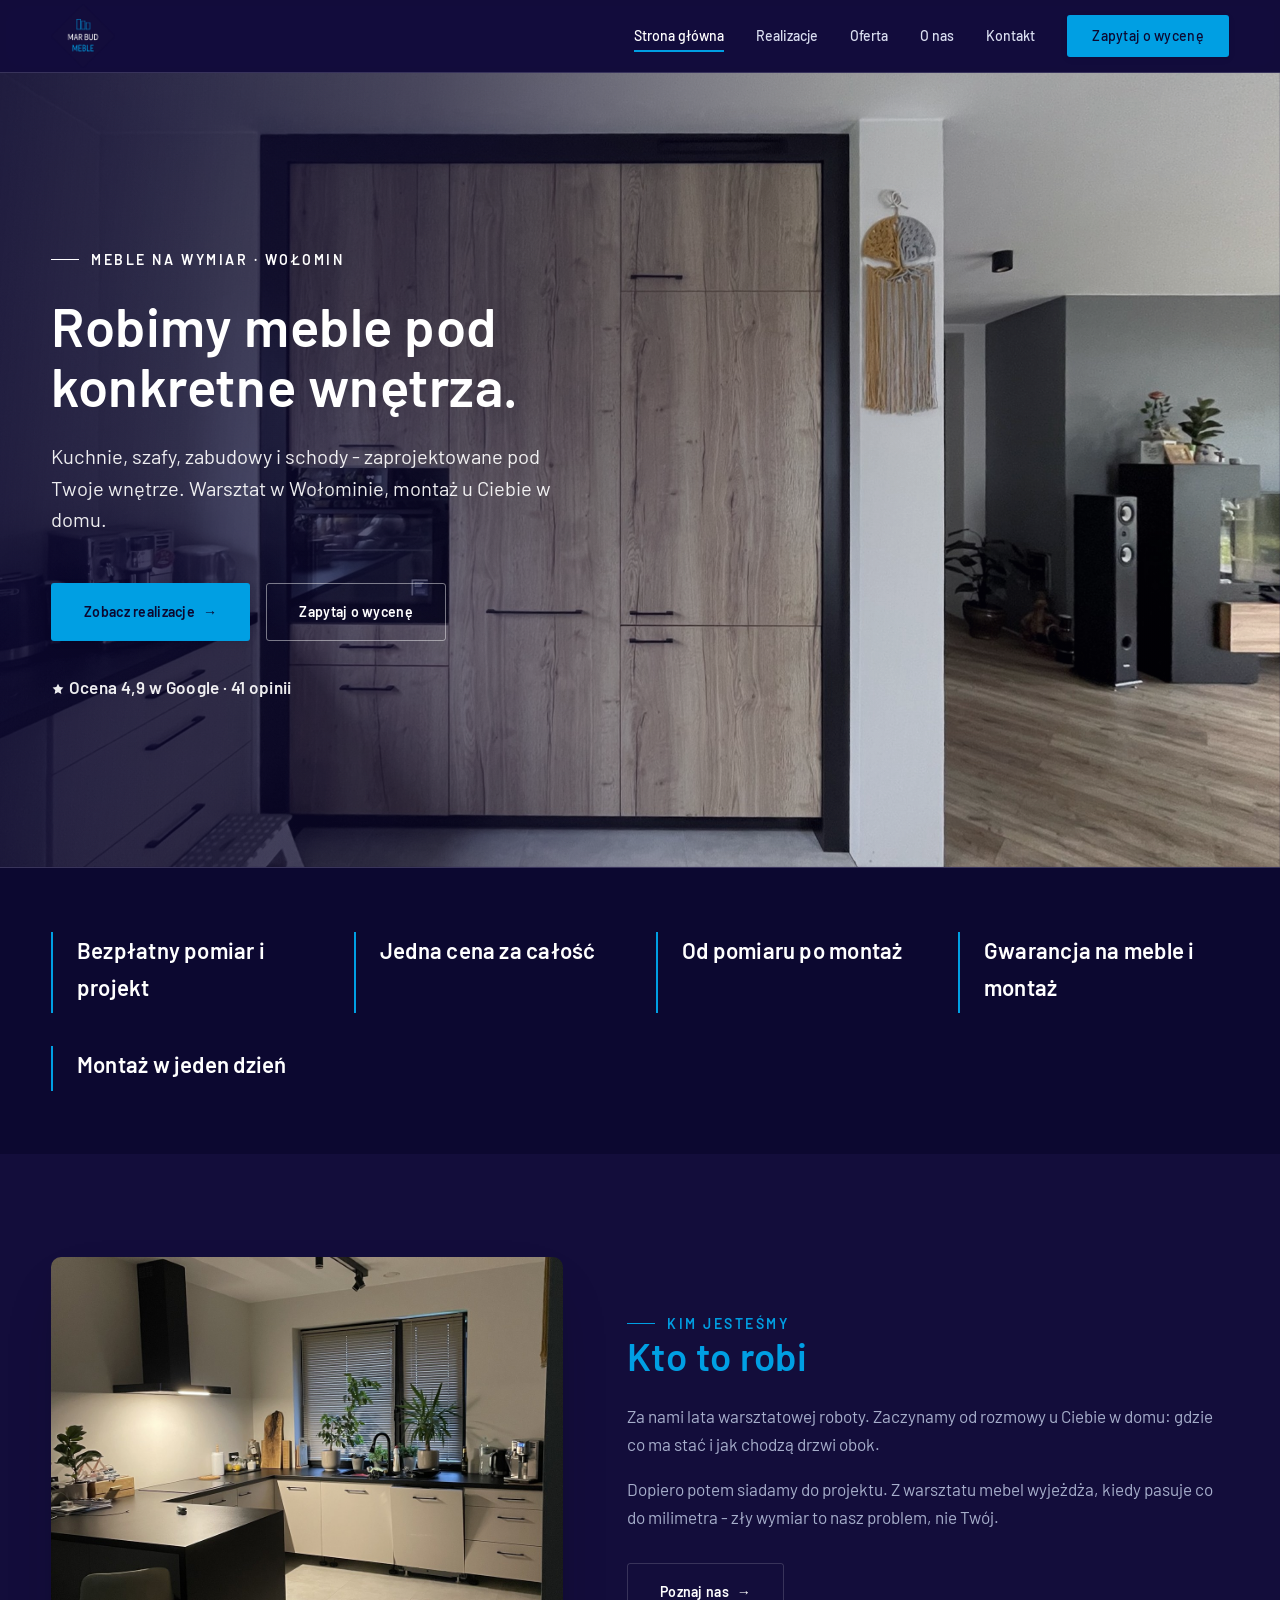
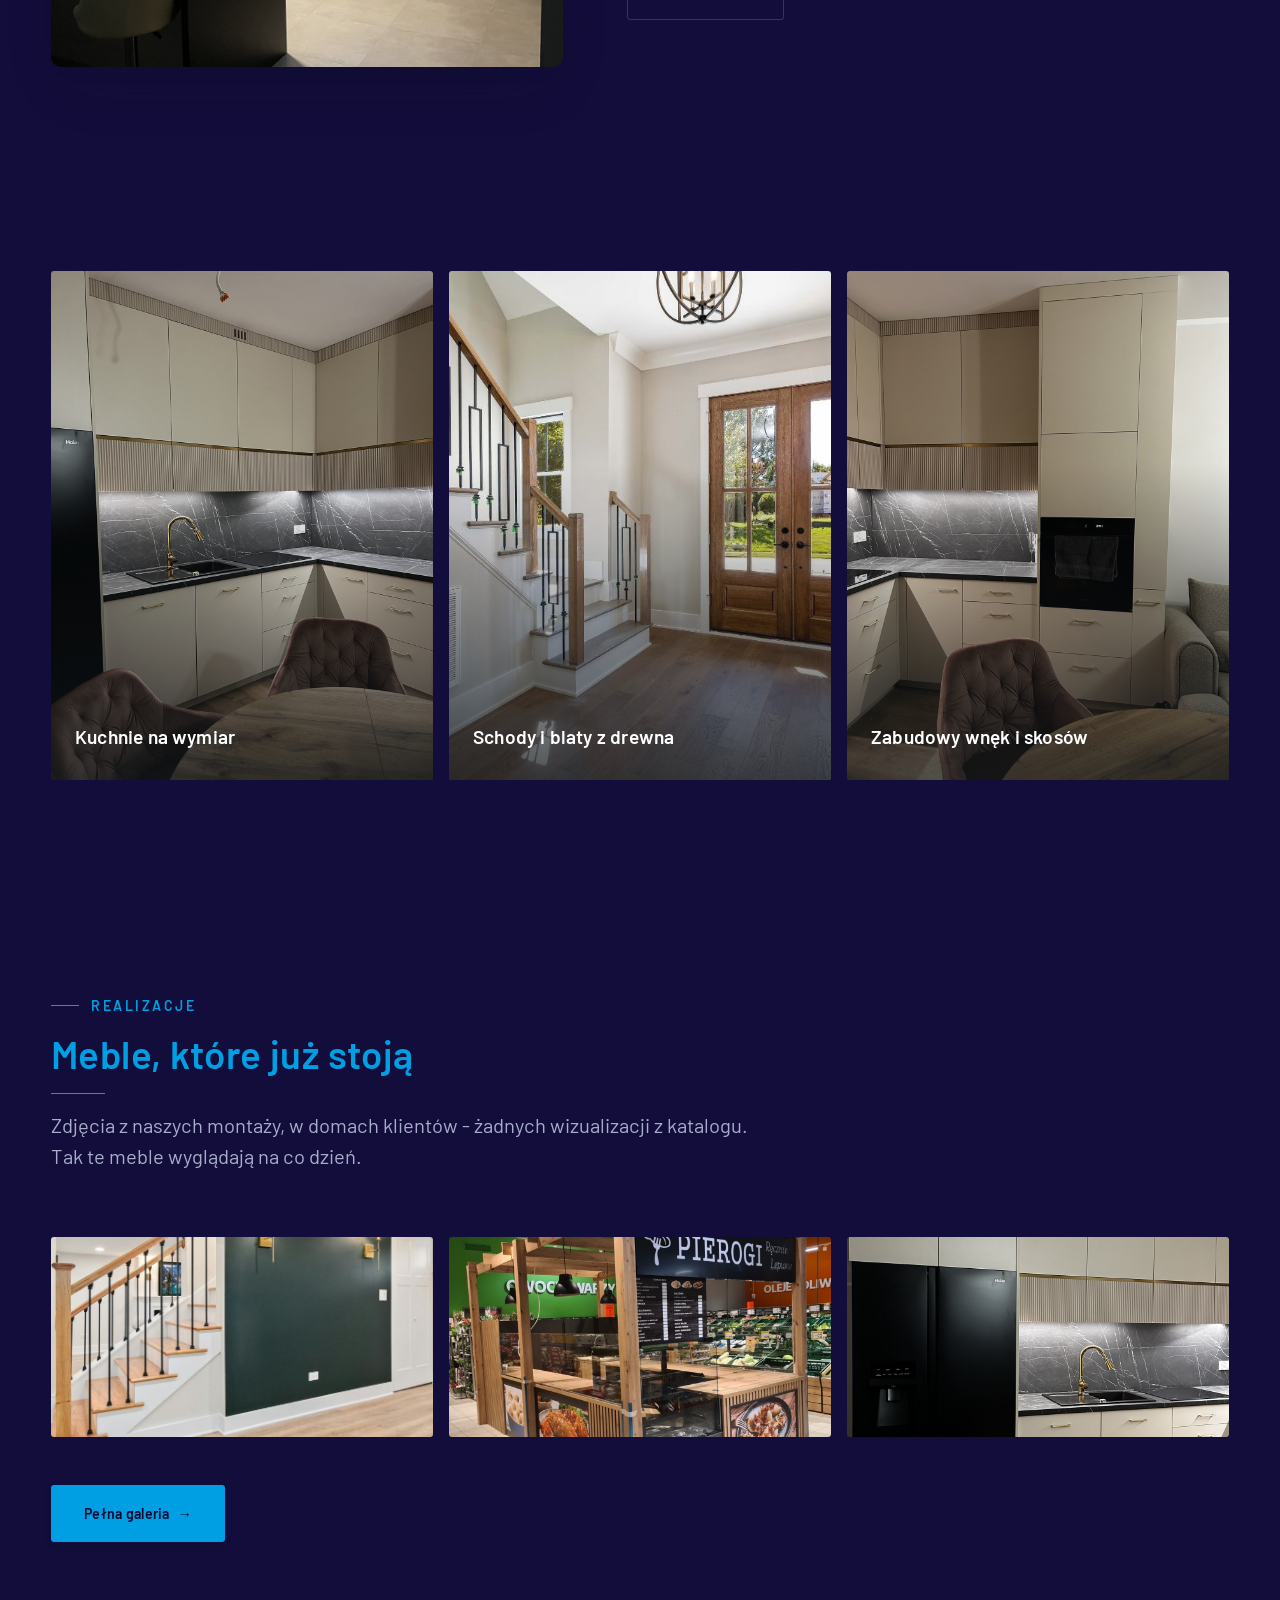
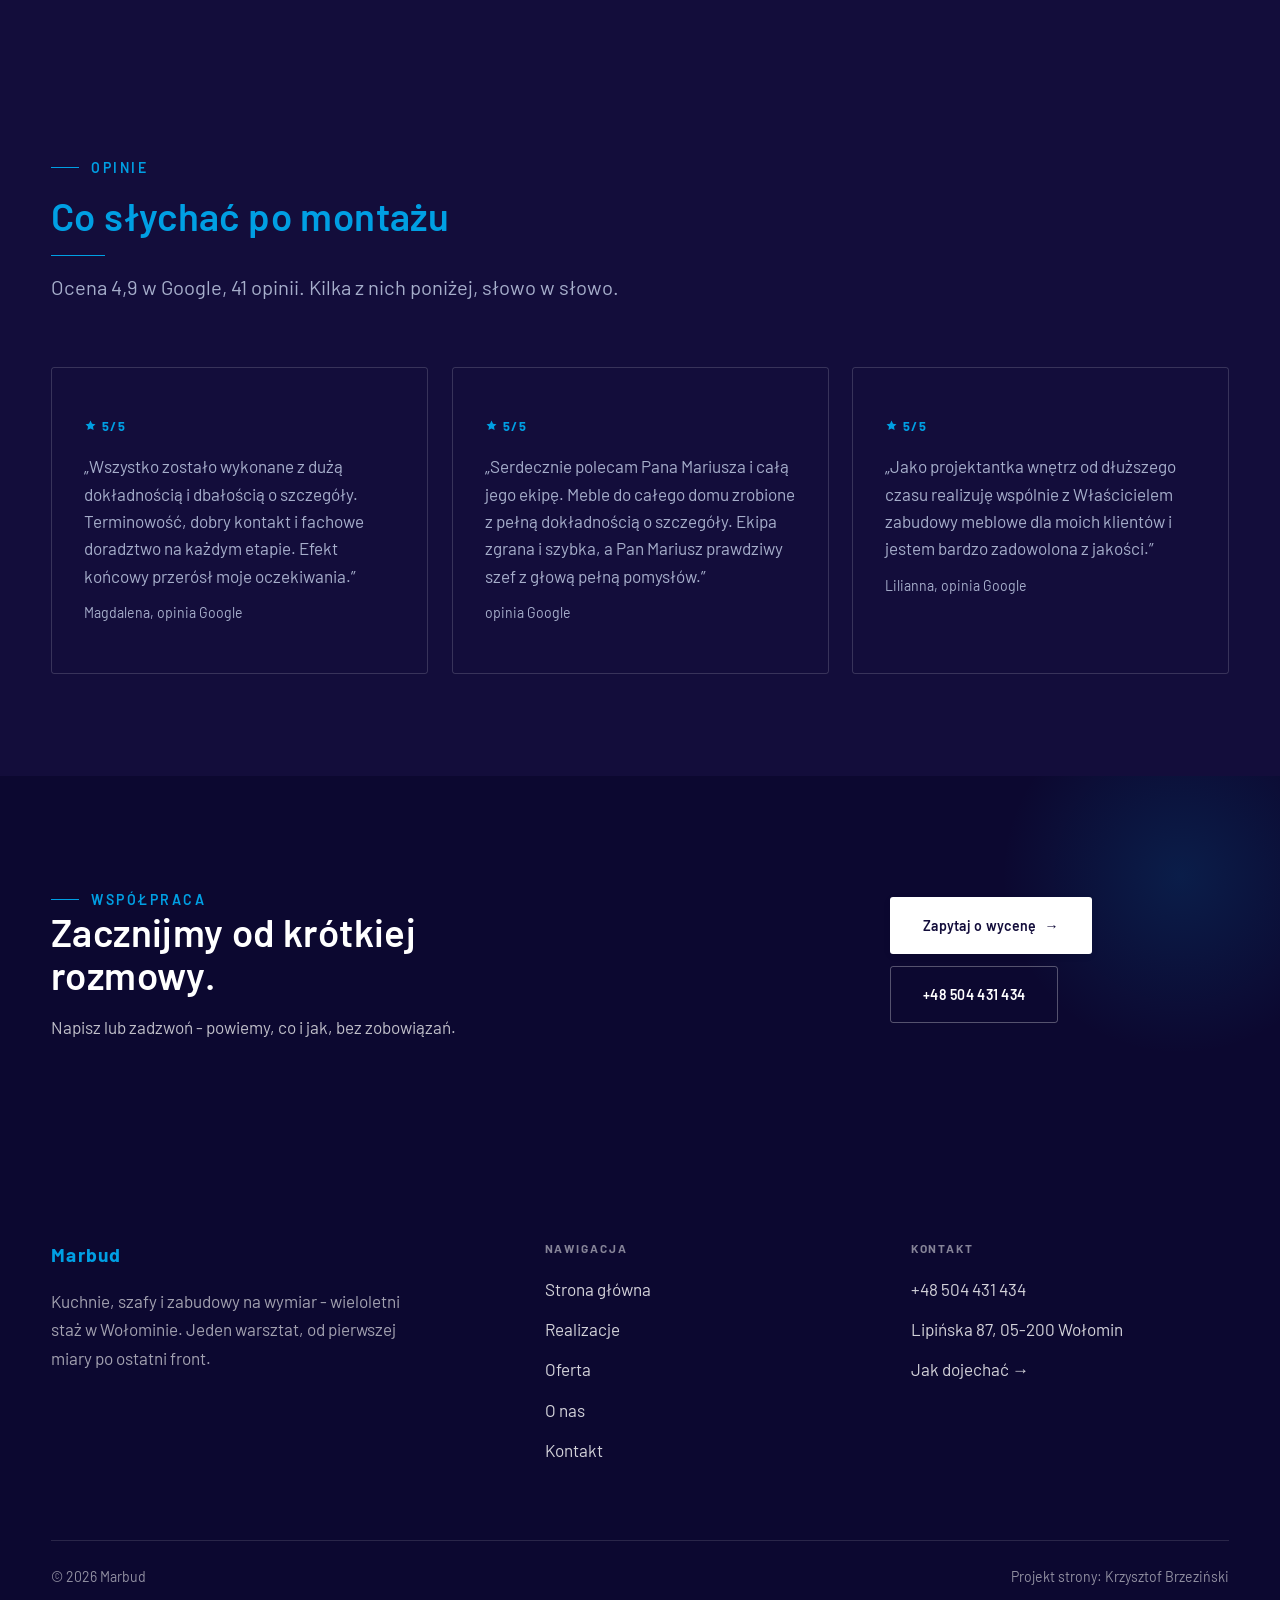
==== commit bcf5a91c: "[claude-edit][cmt:2d3bb356-d8d3-4450-b7e8-001ac451863d] Motyw z logo: granat #130d3b + jasny niebies" ====
--- a/index.html
+++ b/index.html
@@ -7,7 +7,7 @@
 <meta name="description" content="Meble na wymiar w Wołominie: kuchnie, szafy i zabudowy pod Twoje wnętrze. Bezpłatny pomiar i projekt, jedna cena, montaż z gwarancją. Zadzwoń: 504 431 434.">
 <link rel="preconnect" href="https://fonts.googleapis.com">
 <link rel="preconnect" href="https://fonts.gstatic.com" crossorigin>
-<link href="https://fonts.googleapis.com/css2?family=Lora:wght@500;600;700&family=Manrope:wght@400;500;600&display=swap" rel="stylesheet">
+<link href="https://fonts.googleapis.com/css2?family=Barlow:wght@400;500;600;700&display=swap" rel="stylesheet">
 <link rel="stylesheet" href="assets/styles.css">
 </head>
 <body>
@@ -28,11 +28,11 @@
 </header>
 
 <section class="hero-cine">
-  <img src="img/hero.jpg" alt="Marbud - Od 28 lat robimy meble pod konkretne wnętrza. ">
+  <img src="img/hero.jpg" alt="Marbud - meble na wymiar pod konkretne wnętrza">
   <div class="wrap">
     <div class="hero-copy">
-      <span class="eyebrow">Meble na wymiar · od 1998</span>
-      <h1>Od 28 lat robimy meble pod konkretne wnętrza. </h1>
+      <span class="eyebrow">Meble na wymiar · Wołomin</span>
+      <h1>Robimy meble pod konkretne wnętrza.</h1>
       <p class="lead">Kuchnie, szafy, zabudowy i schody - zaprojektowane pod Twoje wnętrze. Warsztat w Wołominie, montaż u Ciebie w domu.</p>
       <div class="hero-actions">
         <a href="realizacje.html" class="btn btn-accent">Zobacz realizacje <span class="arr">→</span></a>
@@ -57,7 +57,7 @@
     <div class="split-copy reveal">
       <span class="eyebrow">Kim jesteśmy</span>
       <h2>Kto to robi</h2>
-      <p class="muted">Meble robimy od 28 lat. Zaczynamy od rozmowy u Ciebie w domu: gdzie co ma stać i jak chodzą drzwi obok.</p>
+      <p class="muted">Za nami lata warsztatowej roboty. Zaczynamy od rozmowy u Ciebie w domu: gdzie co ma stać i jak chodzą drzwi obok.</p>
       <p class="muted">Dopiero potem siadamy do projektu. Z warsztatu mebel wyjeżdża, kiedy pasuje co do milimetra - zły wymiar to nasz problem, nie Twój.</p>
       <a href="o-nas.html" class="btn btn-ghost">Poznaj nas <span class="arr">→</span></a>
     </div>
@@ -120,7 +120,7 @@
     <div class="foot-grid">
       <div class="foot-brand">
         <div class="name">Marbud</div>
-        <p>Kuchnie, szafy i zabudowy na wymiar - od 28 lat w Wołominie. Jeden warsztat, od pierwszej miary po ostatni front.</p>
+        <p>Kuchnie, szafy i zabudowy na wymiar - wieloletni staż w Wołominie. Jeden warsztat, od pierwszej miary po ostatni front.</p>
       </div>
       <div class="foot-col">
         <h4>Nawigacja</h4>
--- a/assets/styles.css
+++ b/assets/styles.css
@@ -5,30 +5,30 @@
    ============================================================ */
 
 :root{
-  /* PALETA — jasna, architektoniczna, chłodna */
-  --paper:#F3F1EC;          /* główne tło */
-  --paper-2:#E6E3DB;        /* sekcje alternatywne (chłodny jasny szary) */
-  --paper-3:#E6E3DB;        /* delikatne wypełnienia */
-  --ink:#23211E;            /* tekst główny — chłodny grafit */
-  --ink-soft:#43403A;       /* nagłówki drugorzędne */
-  --muted:#87837A;          /* tekst poboczny */
-  --line:rgba(35,33,30,.12);/* hairline */
-  --accent:#8A6B3C;         /* stonowany petrol-slate — jedyny akcent */
-  --accent-d:#6E5430;
-  --accent-soft:rgba(138,107,60,.10);
-  --dark:#23211E;           /* sekcje ciemne (stopka/CTA) */
+  /* PALETA — z logo MAR BUD MEBLE: granat #130d3b + jasny niebieski #009fe3 + biel */
+  --paper:#130D3B;          /* główne tło — granat jak romb logo */
+  --paper-2:#1A1449;        /* sekcje alternatywne (jaśniejszy granat) */
+  --paper-3:#201A56;        /* delikatne wypełnienia */
+  --ink:#FFFFFF;            /* tekst główny — biały jak „MAR BUD" w logo */
+  --ink-soft:#D9DEF0;       /* nagłówki drugorzędne */
+  --muted:#A6AECB;          /* tekst poboczny — jasny, czytelny na granacie */
+  --line:rgba(255,255,255,.16);/* hairline */
+  --accent:#009FE3;         /* jasny niebieski jak „MEBLE" w logo */
+  --accent-d:#33B6F0;       /* hover — jaśniejszy (na ciemnym tle rozjaśniamy) */
+  --accent-soft:rgba(0,159,227,.14);
+  --dark:#0C0830;           /* sekcje ciemne (stopka/CTA) — najgłębszy granat */
 
   /* ODSTĘPY — skala 4/8 */
   --space-1:4px; --space-2:8px; --space-3:12px; --space-4:16px; --space-5:24px;
   --space-6:32px; --space-7:48px; --space-8:64px; --space-9:96px; --space-10:128px;
 
-  /* TYPOGRAFIA — fluid clamp() (skala podbita 16.07.2026: większe, czytelniejsze litery — uwaga Adama) */
-  --text-sm:clamp(.9rem,.87rem + .12vw,1rem);
-  --text-base:clamp(1.08rem,1.04rem + .18vw,1.2rem);
-  --text-lg:clamp(1.24rem,1.15rem + .34vw,1.44rem);
-  --text-h3:clamp(1.34rem,1.22rem + .55vw,1.66rem);
-  --text-h2:clamp(2.1rem,1.66rem + 2.1vw,3.1rem);
-  --text-h1:clamp(2.9rem,2.1rem + 4vw,5.1rem);
+  /* TYPOGRAFIA — fluid clamp() (skala ZMNIEJSZONA 23.07.2026 na prośbę Marcelego: „napisy wszędzie za duże") */
+  --text-sm:clamp(.82rem,.8rem + .1vw,.9rem);
+  --text-base:clamp(.98rem,.95rem + .15vw,1.08rem);
+  --text-lg:clamp(1.1rem,1.04rem + .28vw,1.28rem);
+  --text-h3:clamp(1.18rem,1.1rem + .4vw,1.42rem);
+  --text-h2:clamp(1.7rem,1.4rem + 1.5vw,2.4rem);
+  --text-h1:clamp(2.2rem,1.7rem + 2.8vw,3.6rem);
 
   /* PROMIENIE — architektoniczne, raczej ostre */
   --r-sm:3px; --r-md:6px; --r-lg:10px;
@@ -43,8 +43,9 @@
 
   --hairline:1px solid var(--line);
 
-  --font-display:'Lora',serif;
-  --font-body:'Manrope',sans-serif;
+  /* CZCIONKA — grotesk jak liternictwo w logo MAR BUD MEBLE (23.07.2026) */
+  --font-display:'Barlow',sans-serif;
+  --font-body:'Barlow',sans-serif;
 }
 
 *{box-sizing:border-box;margin:0;padding:0}
@@ -64,9 +65,10 @@
 .wrap{width:min(92%,1180px);margin-inline:auto}
 section{padding-block:clamp(52px,6.5vw,96px)}
 
-h1,h2,h3{font-family:var(--font-display);font-weight:700;line-height:1.08;letter-spacing:-.02em;color:var(--ink)}
-h1{font-size:var(--text-h1);letter-spacing:-.035em}
-h2{font-size:var(--text-h2);letter-spacing:-.025em}
+/* nagłówki: jasny niebieski jak „MEBLE" w logo; sans bez ciasnego trackingu */
+h1,h2,h3{font-family:var(--font-display);font-weight:600;line-height:1.12;letter-spacing:.01em;color:var(--accent)}
+h1{font-size:var(--text-h1)}
+h2{font-size:var(--text-h2)}
 h3{font-size:var(--text-h3)}
 p{max-width:65ch}
 
@@ -93,12 +95,12 @@
   transition:transform var(--dur) var(--ease),box-shadow var(--dur) var(--ease),background var(--dur) var(--ease);
   cursor:pointer;border:1px solid transparent;
 }
-.btn-accent{background:var(--accent);color:#fff;box-shadow:var(--sh-sm)}
+.btn-accent{background:var(--accent);color:#0C0830;box-shadow:var(--sh-sm)}
 .btn-accent:hover{background:var(--accent-d);transform:translateY(-2px);box-shadow:var(--sh-md)}
 .btn-accent:active{transform:translateY(0);box-shadow:var(--sh-sm)}
 .btn-ghost{background:transparent;color:var(--ink);border-color:var(--line)}
 .btn-ghost:hover{border-color:var(--accent);color:var(--accent);transform:translateY(-2px)}
-.btn-light{background:#fff;color:var(--ink);box-shadow:var(--sh-sm)}
+.btn-light{background:#fff;color:#130D3B;box-shadow:var(--sh-sm)}
 .btn-light:hover{transform:translateY(-2px);box-shadow:var(--sh-md)}
 .btn .arr{transition:transform var(--dur) var(--ease)}
 .btn:hover .arr{transform:translateX(4px)}
@@ -121,8 +123,9 @@
 .nav-links a:hover::after,.nav-links a.active::after{width:100%}
 .nav-links .btn{padding:var(--space-2) var(--space-5)}
 /* przyciski w nav: właściwy kolor (przebij .nav-links a) + bez podkreślenia */
-.nav-links a.btn-accent{color:#fff}
-.nav-links a.btn-ghost,.nav-links a.btn-light{color:var(--ink)}
+.nav-links a.btn-accent{color:#0C0830}
+.nav-links a.btn-ghost{color:var(--ink)}
+.nav-links a.btn-light{color:#130D3B}
 .nav-links a.btn::after{display:none}
 .nav-toggle{display:none;background:none;border:none;cursor:pointer;flex-direction:column;gap:5px;padding:8px}
 .nav-toggle span{width:24px;height:2px;background:var(--ink);transition:var(--dur)}
@@ -139,7 +142,7 @@
 .hero-art img{width:100%;height:100%;object-fit:cover}
 .hero-art::after{content:"";position:absolute;inset:0;background:linear-gradient(180deg,transparent 55%,rgba(18,24,28,.28))}
 .hero-badge{position:absolute;left:var(--space-5);bottom:var(--space-5);z-index:2;
-  background:rgba(252,252,251,.94);backdrop-filter:blur(4px);
+  background:rgba(252,252,251,.94);backdrop-filter:blur(4px);color:#130D3B;
   border-radius:var(--r-md);padding:var(--space-4) var(--space-5);box-shadow:var(--sh-md);max-width:78%}
 .hero-badge strong{display:block;font-family:var(--font-display);font-size:1rem;letter-spacing:-.01em}
 .hero-badge span{font-size:var(--text-sm);color:var(--muted)}
@@ -148,24 +151,24 @@
 .hero-cine{position:relative;min-height:clamp(560px,82vh,840px);min-height:clamp(560px,82svh,840px);display:flex;align-items:center;overflow:hidden;border-bottom:var(--hairline)}
 .hero-cine>img{position:absolute;inset:0;width:100%;height:100%;object-fit:cover;z-index:0}
 .hero-cine::after{content:"";position:absolute;inset:0;z-index:1;
-  background:linear-gradient(95deg,rgba(13,18,23,.86) 0%,rgba(13,18,23,.64) 32%,rgba(13,18,23,.24) 62%,rgba(13,18,23,.04) 100%)}
+  background:linear-gradient(95deg,rgba(12,8,48,.88) 0%,rgba(12,8,48,.66) 32%,rgba(12,8,48,.24) 62%,rgba(12,8,48,.04) 100%)}
 .hero-cine .wrap{position:relative;z-index:2;padding-block:var(--space-8)}
 .hero-cine .hero-copy{max-width:660px}
 .hero-cine .eyebrow{color:#fff;margin-bottom:var(--space-5)}
 .hero-cine .eyebrow::before{background:#fff}
-.hero-cine h1{color:#fff;margin-bottom:var(--space-5);font-size:clamp(2.9rem,2rem + 4.4vw,5.2rem)}
+.hero-cine h1{color:#fff;margin-bottom:var(--space-5);font-size:clamp(2.1rem,1.6rem + 2.6vw,3.4rem)}
 .hero-cine .lead{color:rgba(255,255,255,.92);max-width:48ch;margin-bottom:var(--space-7)}
 .hero-cine .hero-actions{display:flex;flex-wrap:wrap;gap:var(--space-4)}
 @media(max-width:680px){
   .hero-cine{min-height:clamp(520px,76vh,640px);min-height:clamp(520px,76svh,640px);align-items:flex-end}
-  .hero-cine::after{background:linear-gradient(0deg,rgba(13,18,23,.9) 6%,rgba(13,18,23,.45) 55%,rgba(13,18,23,.25) 100%)}
+  .hero-cine::after{background:linear-gradient(0deg,rgba(12,8,48,.9) 6%,rgba(12,8,48,.45) 55%,rgba(12,8,48,.25) 100%)}
   .hero-cine .wrap{padding-bottom:var(--space-9)}
 }
 
 /* full-bleed hero variant (podstrony) */
 .pagehead{position:relative;min-height:46vh;min-height:46svh;display:flex;align-items:flex-end;overflow:hidden;border-bottom:var(--hairline)}
 .pagehead img{position:absolute;inset:0;width:100%;height:100%;object-fit:cover}
-.pagehead::after{content:"";position:absolute;inset:0;background:linear-gradient(180deg,rgba(18,24,28,.25),rgba(18,24,28,.62))}
+.pagehead::after{content:"";position:absolute;inset:0;background:linear-gradient(180deg,rgba(12,8,48,.3),rgba(12,8,48,.68))}
 .pagehead .wrap{position:relative;z-index:2;padding-block:var(--space-9);color:#fff}
 .pagehead h1{color:#fff;max-width:18ch}
 .pagehead .eyebrow{color:#fff}
@@ -175,7 +178,7 @@
 /* ---------- STRIP (pasek skrótów / liczby) ---------- */
 .strip{background:var(--dark);color:#fff}
 .strip .wrap{display:grid;grid-template-columns:repeat(4,1fr);gap:var(--space-6);padding-block:var(--space-8)}
-.strip .item .k{font-family:var(--font-display);font-size:clamp(1.6rem,1.2rem + 1.4vw,2.4rem);font-weight:800;letter-spacing:-.02em;color:#fff}
+.strip .item .k{font-family:var(--font-display);font-size:clamp(1.05rem,.95rem + .55vw,1.4rem);font-weight:600;letter-spacing:.01em;color:#fff}
 .strip .item .v{font-size:var(--text-sm);color:rgba(255,255,255,.66);margin-top:var(--space-2);line-height:1.45}
 .strip .item{border-left:2px solid var(--accent);padding-left:var(--space-5)}
 
@@ -206,7 +209,7 @@
 .svc:hover{transform:translateY(-4px);box-shadow:var(--sh-md);border-color:transparent}
 .svc:hover::before{height:100%}
 .svc .ic{font-family:var(--font-display);font-size:.8rem;font-weight:700;letter-spacing:.12em;color:var(--accent);margin-bottom:var(--space-4)}
-.svc h3{margin-bottom:var(--space-3);font-size:1.22rem}
+.svc h3{margin-bottom:var(--space-3);font-size:1.1rem}
 .svc p{color:var(--muted);font-size:var(--text-base);line-height:1.6}
 
 /* big detailed service rows */
@@ -216,7 +219,7 @@
 .svc-row.rev .svc-row-art{order:-1}
 .svc-row-art{aspect-ratio:4/3;border-radius:var(--r-md);overflow:hidden;box-shadow:var(--sh-md)}
 .svc-row-art img{width:100%;height:100%;object-fit:cover}
-.svc-row h3{font-size:1.5rem;margin-bottom:var(--space-4)}
+.svc-row h3{font-size:1.3rem;margin-bottom:var(--space-4)}
 .svc-row .num{font-family:var(--font-display);font-size:.85rem;font-weight:700;letter-spacing:.14em;color:var(--accent);display:block;margin-bottom:var(--space-3)}
 .svc-row ul{list-style:none;margin-top:var(--space-4);display:flex;flex-direction:column;gap:var(--space-2)}
 .svc-row li{position:relative;padding-left:var(--space-5);color:var(--muted);font-size:var(--text-base)}
@@ -277,19 +280,19 @@
 .info-row .val{font-weight:600;font-size:var(--text-base);margin-top:2px}
 .info-row a.val:hover{color:var(--accent)}
 .map{border:none;border-radius:var(--r-lg);box-shadow:var(--sh-md);width:100%;height:100%;min-height:380px;filter:grayscale(.2) contrast(1.02)}
-.form{background:#fff;border:var(--hairline);border-radius:var(--r-lg);padding:clamp(24px,3vw,40px);box-shadow:var(--sh-sm)}
+.form{background:var(--paper-2);border:var(--hairline);border-radius:var(--r-lg);padding:clamp(24px,3vw,40px);box-shadow:var(--sh-sm)}
 .form .fld{margin-bottom:var(--space-5)}
 .form label{display:block;font-size:var(--text-sm);font-weight:600;margin-bottom:var(--space-2)}
 .form input,.form textarea{width:100%;font-family:inherit;font-size:var(--text-base);color:var(--ink);
   padding:var(--space-4);border:var(--hairline);border-radius:var(--r-sm);background:var(--paper);transition:border-color var(--dur)}
-.form input:focus,.form textarea:focus{outline:none;border-color:var(--accent);background:#fff}
+.form input:focus,.form textarea:focus{outline:none;border-color:var(--accent);background:rgba(255,255,255,.06)}
 .form textarea{resize:vertical;min-height:120px}
 .form .note{font-size:var(--text-sm);color:var(--muted);margin-top:var(--space-3)}
 
 /* ---------- FOOTER ---------- */
 footer{background:var(--dark);color:#fff;padding-block:var(--space-9) var(--space-6)}
 .foot-grid{display:grid;grid-template-columns:1.4fr 1fr 1fr;gap:var(--space-7);margin-bottom:var(--space-8)}
-.foot-brand .name{font-family:var(--font-display);font-weight:800;font-size:1.4rem;letter-spacing:.04em}
+.foot-brand .name{font-family:var(--font-display);font-weight:700;font-size:1.2rem;letter-spacing:.06em;color:var(--accent)}
 .foot-brand p{color:rgba(255,255,255,.62);margin-top:var(--space-4);font-size:var(--text-base);max-width:38ch}
 .foot-col h4{font-size:.74rem;letter-spacing:.16em;text-transform:uppercase;color:rgba(255,255,255,.5);margin-bottom:var(--space-4)}
 .foot-col a,.foot-col p{display:block;color:rgba(255,255,255,.82);font-size:var(--text-base);margin-bottom:var(--space-3)}
@@ -397,7 +400,7 @@
 .gateway img{width:100%;height:100%;object-fit:cover;transition:transform .8s var(--ease),filter .5s var(--ease)}
 .gateway::after{content:"";position:absolute;inset:0;background:linear-gradient(180deg,transparent 38%,rgba(18,24,28,.74))}
 .gateway:hover img{transform:scale(1.05);filter:brightness(1.05)}
-.gateway .g-ttl{position:absolute;left:0;right:0;bottom:0;z-index:2;padding:var(--space-6) var(--space-5);color:#fff;font-family:var(--font-display);font-size:1.45rem;letter-spacing:-.01em;line-height:1.15}
+.gateway .g-ttl{position:absolute;left:0;right:0;bottom:0;z-index:2;padding:var(--space-6) var(--space-5);color:#fff;font-family:var(--font-display);font-size:1.2rem;font-weight:600;letter-spacing:.01em;line-height:1.2}
 .gateway .g-ttl small{display:block;font-family:var(--font-body);font-size:var(--text-sm);font-weight:400;opacity:.82;letter-spacing:.03em;margin-top:5px}
 @media(max-width:760px){.gateways{grid-template-columns:1fr}.gateway{aspect-ratio:16/10}}
 
@@ -413,10 +416,10 @@
    dokument przy długich polskich słowach na telefonach. Tu ją zjeżdżamy. */
 @media (max-width:560px){
   :root{
-    --text-h1:clamp(1.9rem, 1.15rem + 4.4vw, 2.7rem);
-    --text-h2:clamp(1.5rem, 1rem + 3vw, 2.1rem);
+    --text-h1:clamp(1.6rem, 1rem + 3.6vw, 2.2rem);
+    --text-h2:clamp(1.35rem, .95rem + 2.5vw, 1.8rem);
   }
-  .hero-cine h1{font-size:clamp(1.9rem, 1.15rem + 4.4vw, 2.7rem)}
+  .hero-cine h1{font-size:clamp(1.6rem, 1rem + 3.6vw, 2.2rem)}
   h1,h2{overflow-wrap:break-word}
 }
 
@@ -428,5 +431,7 @@
 .godz-row b{font-weight:600;color:var(--ink)}
 .godz-row span{color:var(--muted);white-space:nowrap}
 
-/* === auto-paleta ze zdjęć klienta (dopasowanie do estetyki socials) === */
-:root{--accent:#9A6228;--accent-d:#75481A;--accent-soft:rgba(154,98,40,0.10);--paper:#F9F9F8;--paper-2:#EFEEED;--paper-3:#E8E7E5;}
+/* === paleta z LOGO MAR BUD MEBLE (23.07.2026, prośba Marcelego): granat #130d3b,
+   jasny niebieski #009fe3, biel. UWAGA: ten blok :root WYGRYWA nad bazowym u góry —
+   trzymać oba spójnie. === */
+:root{--accent:#009FE3;--accent-d:#33B6F0;--accent-soft:rgba(0,159,227,0.14);--paper:#130D3B;--paper-2:#1A1449;--paper-3:#201A56;}
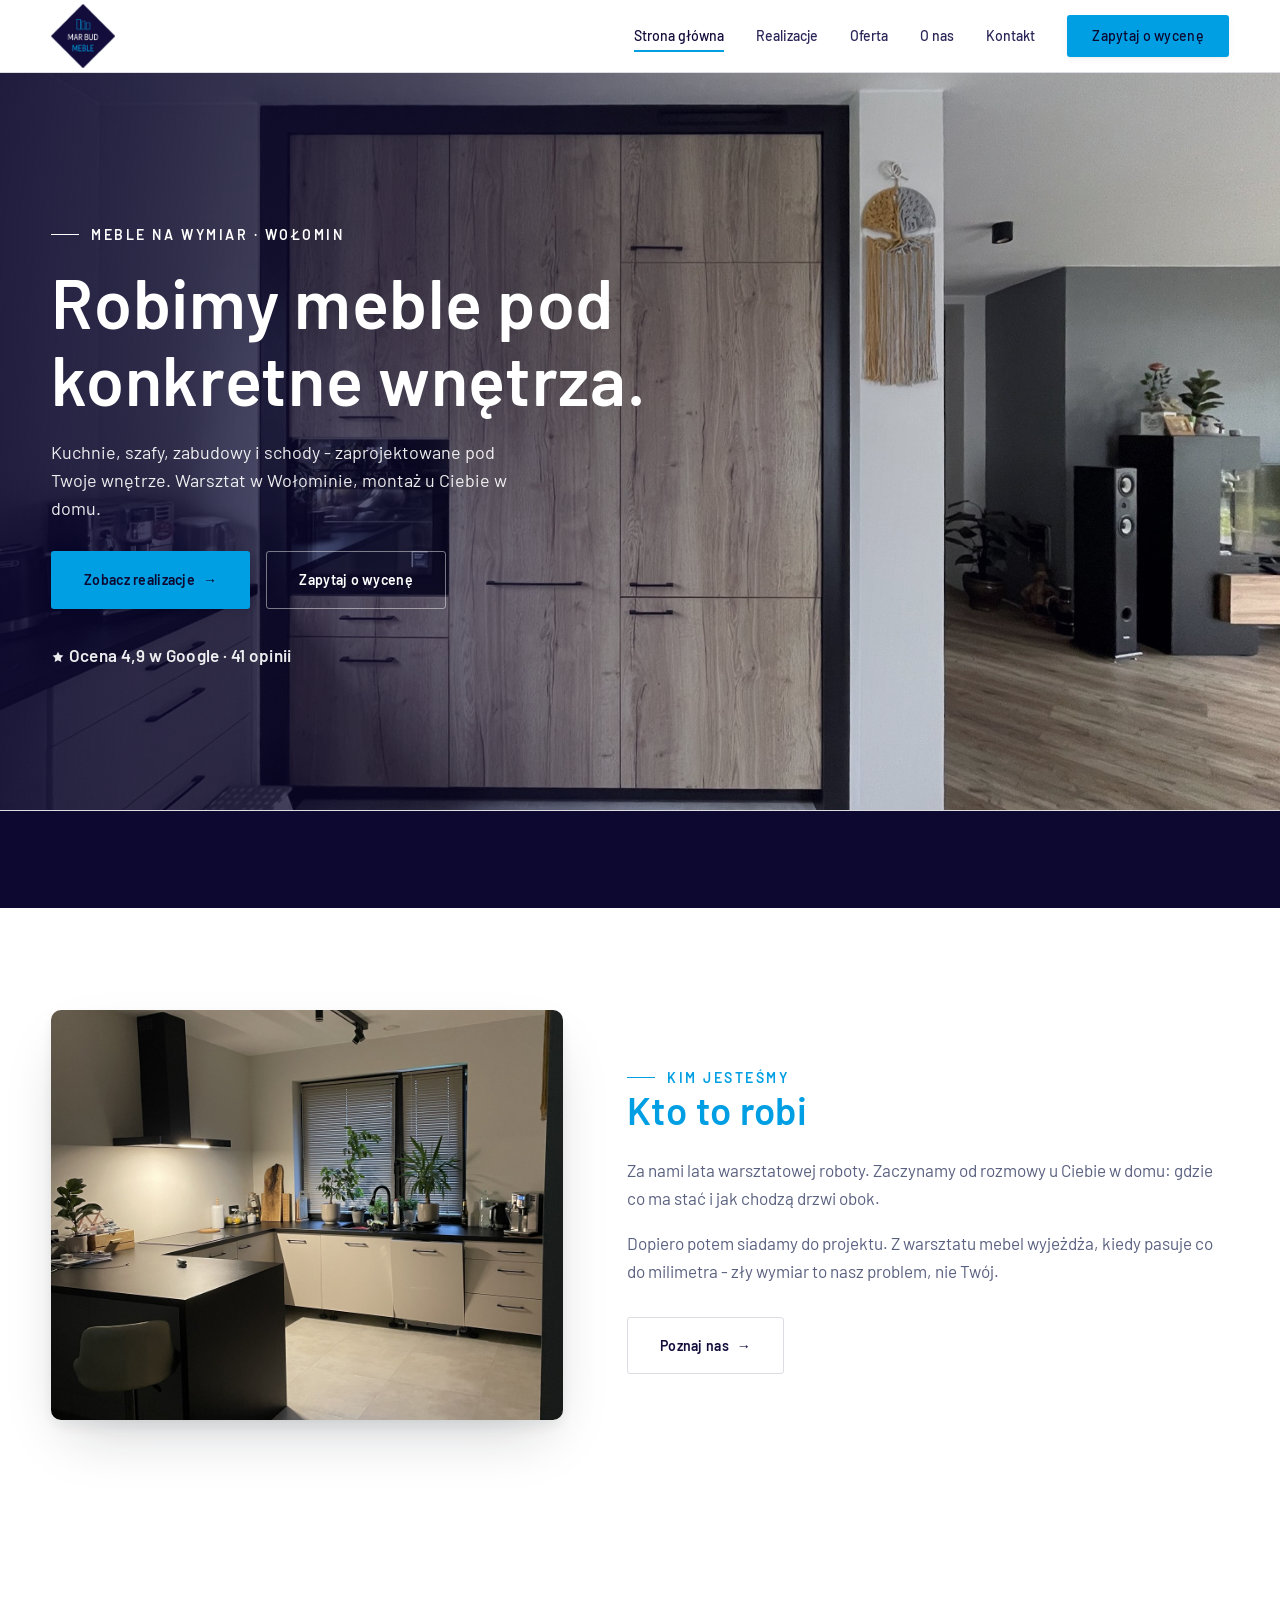
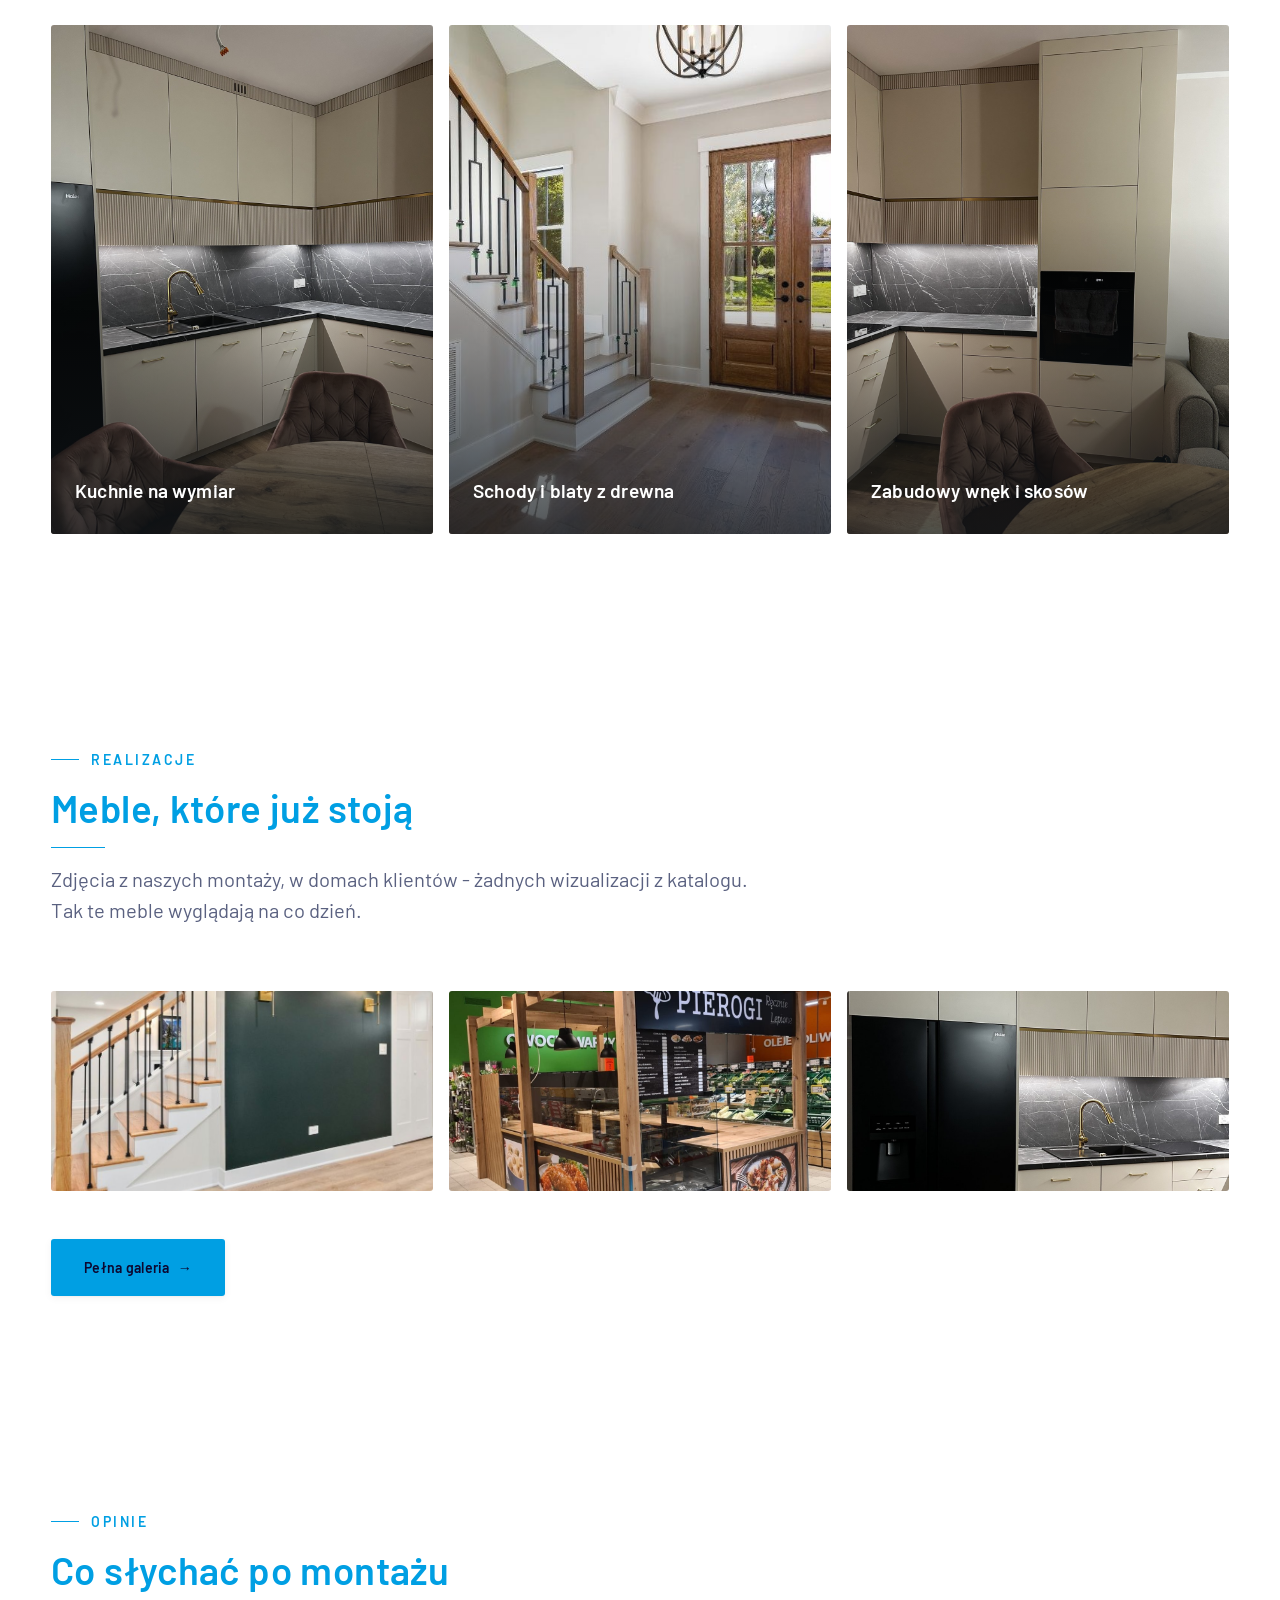
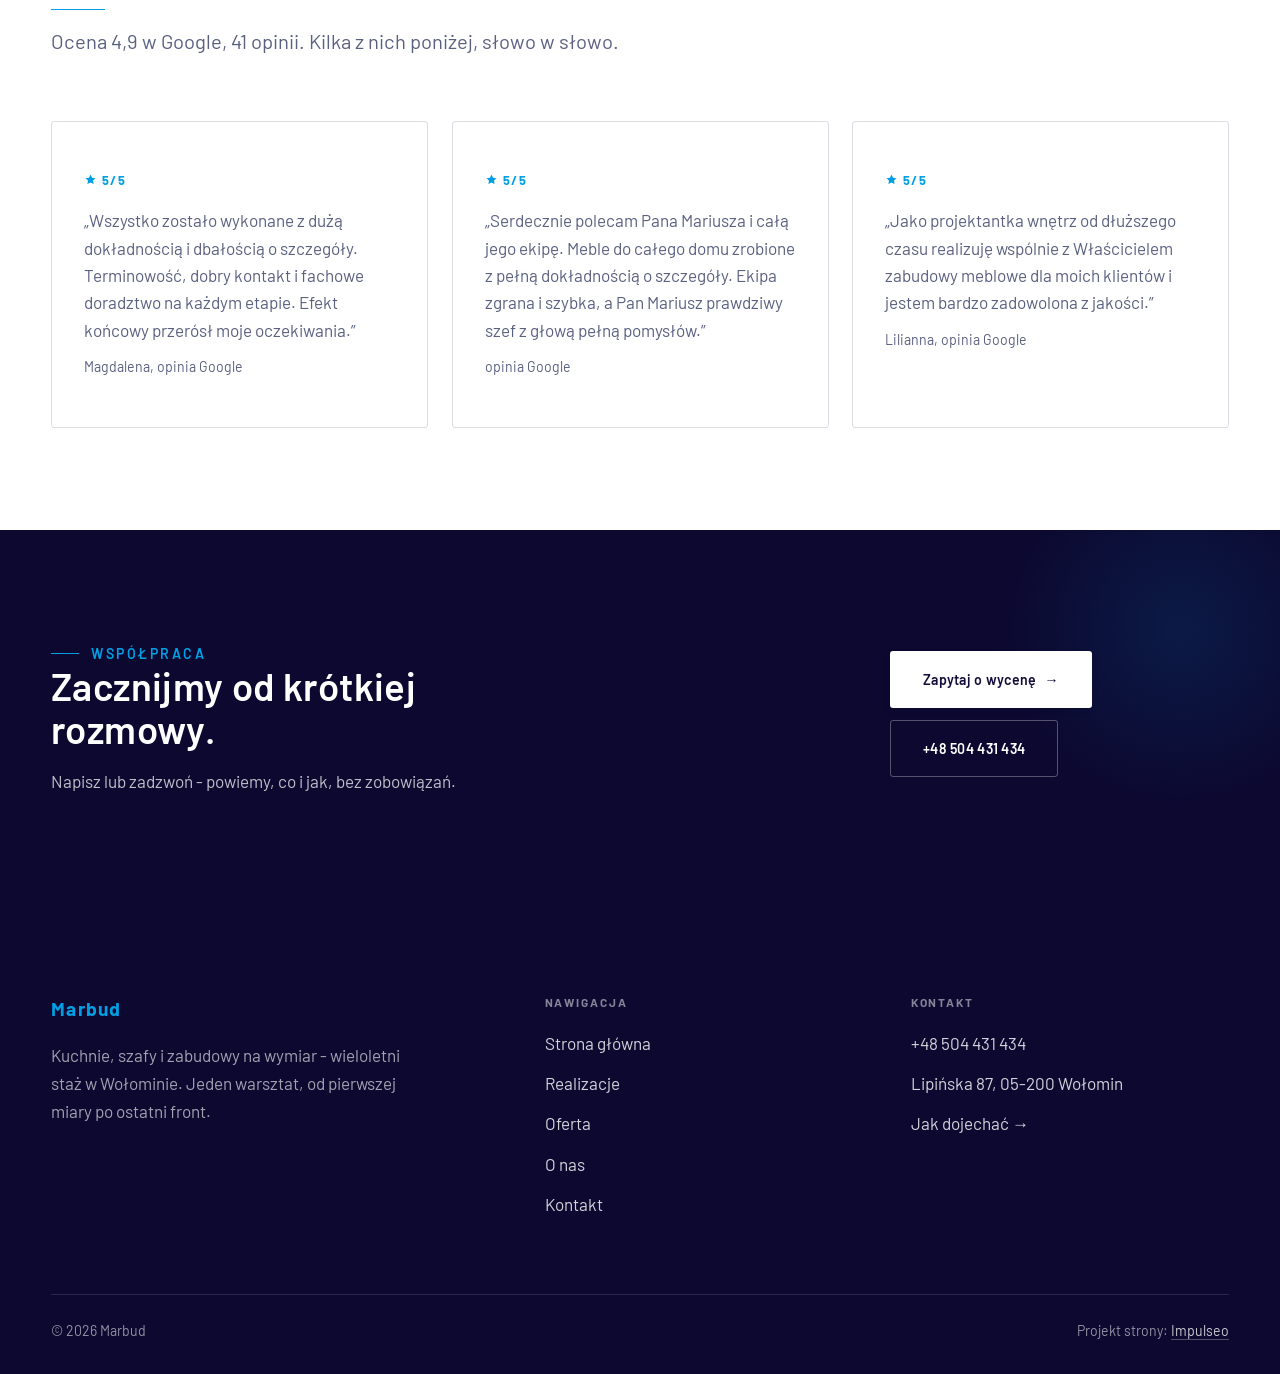
==== commit 48dcf56e: "Stopka: podpis Impulseo z linkiem + poprawka znikajacego napisu w naglowku" ====
--- a/index.html
+++ b/index.html
@@ -139,7 +139,7 @@
     </div>
     <div class="foot-bot">
       <span>© 2026 Marbud</span>
-      <span>Projekt strony: Krzysztof Brzeziński</span>
+      <span>Projekt strony: <a class="foot-credit" href="https://impulseo.pl" target="_blank" rel="noopener">Impulseo</a></span>
     </div>
   </div>
 </footer>
--- a/assets/styles.css
+++ b/assets/styles.css
@@ -1,22 +1,24 @@
 /* ============================================================
    STOLBASZ — premium, architektoniczny B2B fit-out
    Jasna paleta, zero brązu. System wg premium-web-craft.
-   Projekt strony: Krzysztof Brzeziński
+   Projekt strony: Impulseo (impulseo.pl)
    ============================================================ */
 
 :root{
-  /* PALETA — z logo MAR BUD MEBLE: granat #130d3b + jasny niebieski #009fe3 + biel */
-  --paper:#130D3B;          /* główne tło — granat jak romb logo */
-  --paper-2:#1A1449;        /* sekcje alternatywne (jaśniejszy granat) */
-  --paper-3:#201A56;        /* delikatne wypełnienia */
-  --ink:#FFFFFF;            /* tekst główny — biały jak „MAR BUD" w logo */
-  --ink-soft:#D9DEF0;       /* nagłówki drugorzędne */
-  --muted:#A6AECB;          /* tekst poboczny — jasny, czytelny na granacie */
-  --line:rgba(255,255,255,.16);/* hairline */
+  /* PALETA — z logo MAR BUD MEBLE: granat #130d3b + jasny niebieski #009fe3 + biel.
+     23.07.2026 (prośba Marcelego „więcej białego w tle"): tła sekcji BIAŁE/jasne,
+     tekst granatowy; granat zostaje w hero/pasku/CTA/stopce (var --dark). */
+  --paper:#FFFFFF;          /* główne tło — biel jak napisy w logo */
+  --paper-2:#F4F7FC;        /* sekcje alternatywne (bardzo jasny błękit) */
+  --paper-3:#E9EEF7;        /* delikatne wypełnienia */
+  --ink:#130D3B;            /* tekst główny — granat jak romb logo */
+  --ink-soft:#2A2558;       /* nagłówki drugorzędne */
+  --muted:#5A6180;          /* tekst poboczny — stonowany granatowy szary */
+  --line:rgba(19,13,59,.14);/* hairline */
   --accent:#009FE3;         /* jasny niebieski jak „MEBLE" w logo */
-  --accent-d:#33B6F0;       /* hover — jaśniejszy (na ciemnym tle rozjaśniamy) */
-  --accent-soft:rgba(0,159,227,.14);
-  --dark:#0C0830;           /* sekcje ciemne (stopka/CTA) — najgłębszy granat */
+  --accent-d:#0080BE;       /* hover — ciemniejszy (na jasnym tle przyciemniamy) */
+  --accent-soft:rgba(0,159,227,.12);
+  --dark:#0C0830;           /* sekcje ciemne (stopka/CTA/pasek) — najgłębszy granat */
 
   /* ODSTĘPY — skala 4/8 */
   --space-1:4px; --space-2:8px; --space-3:12px; --space-4:16px; --space-5:24px;
@@ -177,10 +179,10 @@
 
 /* ---------- STRIP (pasek skrótów / liczby) ---------- */
 .strip{background:var(--dark);color:#fff}
-.strip .wrap{display:grid;grid-template-columns:repeat(4,1fr);gap:var(--space-6);padding-block:var(--space-8)}
-.strip .item .k{font-family:var(--font-display);font-size:clamp(1.05rem,.95rem + .55vw,1.4rem);font-weight:600;letter-spacing:.01em;color:#fff}
+.strip .wrap{display:flex;flex-wrap:wrap;justify-content:center;align-items:center;gap:var(--space-4) var(--space-7);padding-block:var(--space-6)}
+.strip .item .k{font-family:var(--font-display);font-size:clamp(.82rem,.76rem + .25vw,.95rem);font-weight:600;letter-spacing:.01em;color:#fff;white-space:nowrap}
 .strip .item .v{font-size:var(--text-sm);color:rgba(255,255,255,.66);margin-top:var(--space-2);line-height:1.45}
-.strip .item{border-left:2px solid var(--accent);padding-left:var(--space-5)}
+.strip .item{border-left:2px solid var(--accent);padding-left:var(--space-4)}
 
 /* ---------- SECTION HEAD ---------- */
 .head{max-width:48rem;margin-bottom:var(--space-8)}
@@ -285,7 +287,7 @@
 .form label{display:block;font-size:var(--text-sm);font-weight:600;margin-bottom:var(--space-2)}
 .form input,.form textarea{width:100%;font-family:inherit;font-size:var(--text-base);color:var(--ink);
   padding:var(--space-4);border:var(--hairline);border-radius:var(--r-sm);background:var(--paper);transition:border-color var(--dur)}
-.form input:focus,.form textarea:focus{outline:none;border-color:var(--accent);background:rgba(255,255,255,.06)}
+.form input:focus,.form textarea:focus{outline:none;border-color:var(--accent);background:#fff}
 .form textarea{resize:vertical;min-height:120px}
 .form .note{font-size:var(--text-sm);color:var(--muted);margin-top:var(--space-3)}
 
@@ -310,7 +312,7 @@
   .hero-grid,.split,.split.rev,.svc-row,.svc-row.rev,.cta .wrap,.contact-grid,.foot-grid{grid-template-columns:1fr}
   .split.rev .split-art,.svc-row.rev .svc-row-art{order:0}
   .hero-art{aspect-ratio:16/10;max-height:420px}
-  .strip .wrap{grid-template-columns:repeat(2,1fr);gap:var(--space-7)}
+  .strip .wrap{gap:var(--space-4) var(--space-6)}
   .gallery{grid-auto-rows:180px}
   .t-wide,.t-tall,.t-std,.t-third,.t-two3{grid-column:span 6}
   .t-tall{grid-row:span 1}
@@ -325,7 +327,7 @@
   .nav-links a{padding-block:var(--space-4);border-bottom:var(--hairline)}
   .nav-links .btn{margin-top:var(--space-3);justify-content:center}
   .nav-toggle{display:flex}
-  .strip .wrap{grid-template-columns:1fr}
+  .strip .wrap{gap:var(--space-3) var(--space-5)}
   .gallery{grid-template-columns:repeat(6,1fr)}
   .foot-grid{grid-template-columns:1fr}
 }
@@ -432,6 +434,68 @@
 .godz-row span{color:var(--muted);white-space:nowrap}
 
 /* === paleta z LOGO MAR BUD MEBLE (23.07.2026, prośba Marcelego): granat #130d3b,
-   jasny niebieski #009fe3, biel. UWAGA: ten blok :root WYGRYWA nad bazowym u góry —
-   trzymać oba spójnie. === */
-:root{--accent:#009FE3;--accent-d:#33B6F0;--accent-soft:rgba(0,159,227,0.14);--paper:#130D3B;--paper-2:#1A1449;--paper-3:#201A56;}
+   jasny niebieski #009fe3, biel. 23.07.2026 wieczorem („więcej białego w tle"):
+   tła sekcji BIAŁE, tekst granatowy; granat tylko w hero/pasku/CTA/stopce.
+   UWAGA: ten blok :root WYGRYWA nad bazowym u góry — trzymać oba spójnie. === */
+:root{--accent:#009FE3;--accent-d:#0080BE;--accent-soft:rgba(0,159,227,0.12);--paper:#FFFFFF;--paper-2:#F4F7FC;--paper-3:#E9EEF7;--ink:#130D3B;--ink-soft:#2A2558;--muted:#5A6180;--line:rgba(19,13,59,.14);}
+
+/* === HERO-FIT (29.07.2026) — hero DOPASOWUJE SIĘ do wysokości okna =========================
+   Zgłoszenie K. 29.07: na jego laptopie przyciski CTA w hero były ucięte dolną krawędzią
+   (Modern House). Pomiar headless (1512x879 → realny widok 792 px): dolna krawędź CTA
+   wypadała 123 px POD ekranem. Nawet przy maksymalnym oknie (982) było -20 px.
+
+   DLACZEGO POPRZEDNI FIX NIE DZIAŁAŁ: 27.07 dołożyliśmy @media(max-height:820px) — próg.
+   Widok K. ma ~792-895 px, czyli TUŻ NAD progiem → reguła w ogóle się nie włączała.
+   Progi są kruche: każdy inny laptop/dok/pasek zakładek przesuwa granicę.
+
+   ROZWIĄZANIE: zero progów. Każdy rozmiar, który decyduje o wysokości hero (typografia,
+   odstępy, padding), dostaje `min(dotychczasowa-wartość, X svh)` — czyli na wysokim ekranie
+   nic się nie zmienia, a im niższe okno, tym płynniej mniejsze. Treści NIE ucinamy.
+
+   Doklejane na SAM KONIEC styles.css (po motion) → wygrywa kaskadę, nie rusza reguł w miejscu.
+   Weryfikacja: tools-retrofit/measure_fold.py (mierzy zapas pod CTA dla 720/800/879/982). */
+
+/* ---------- HERO KINOWY (strona główna, rodziny „editorial") ---------- */
+.hero-cine .wrap{padding-block:min(var(--space-8),4svh)}
+.hero-cine .eyebrow{margin-bottom:min(var(--space-5),2svh)}
+.hero-cine h1{font-size:min(clamp(2.9rem,2rem + 4.4vw,5.2rem),7.6svh);
+  margin-bottom:min(var(--space-5),2.4svh)}
+.hero-cine .lead{font-size:min(1.125rem,2.3svh);line-height:1.55;
+  margin-bottom:min(var(--space-7),3.2svh)}
+
+/* ---------- HERO FACHOWCY — wariant A (pełny ekran) ---------- */
+.hf-panel{padding-top:min(clamp(6.5rem,13vh,9rem),11svh);
+  padding-bottom:min(clamp(2.6rem,6vh,3.6rem),4svh)}
+.hf-title{font-size:min(clamp(2.3rem,1.6rem + 3.2vw,4.3rem),7svh);
+  margin-top:min(var(--space-4),1.8svh);margin-bottom:min(var(--space-4),1.8svh)}
+.hf-lead{font-size:min(1.18rem,2.3svh);line-height:1.5}
+.hf-phone{margin-top:min(var(--space-6),2.8svh);margin-bottom:min(var(--space-5),2.2svh)}
+.hf-phone-num{font-size:min(clamp(2rem,1.5rem + 2.4vw,3.05rem),5.2svh)}
+.hf-trust{margin-top:min(var(--space-6),2.6svh);padding-top:min(var(--space-4),1.6svh)}
+
+/* Telefon: tam liczy się czytelność, nie upychanie — skalowanie wysokością wyłączone,
+   bo przy 844 px wysokości ekranu svh-limity zaczęłyby zmniejszać tekst bez potrzeby. */
+@media(max-width:680px){
+  .hero-cine h1{font-size:clamp(1.9rem,1.15rem + 4.4vw,2.7rem)}
+  .hero-cine .lead{font-size:.98rem}
+  .hf-title{font-size:clamp(2.1rem,1.6rem + 3.2vw,3rem)}
+  .hf-lead{font-size:1rem}
+  .hf-phone-num{font-size:clamp(1.9rem,1.5rem + 2.4vw,2.5rem)}
+}
+/* === /HERO-FIT === */
+
+
+/* ====== IMPULSEO-FIX-20260731 ======================================================
+   1) PODPIS w stopce jest teraz linkiem do impulseo.pl - ma być widocznie klikalny.
+   2) ŻYWY NAGŁÓWEK: warstwa przenikających kadrów (.mt-hero-layer) miała z-index:1, więc
+      lądowała NAD przyciemnieniem hero, a w rodzinie „fachowcy" nawet nad panelem z tekstem
+      (.hf-panel nie miał własnego z-index). Efekt: przy zmianie zdjęcia napis znikał i wracał.
+      Teraz warstwa idzie tam, gdzie zdjęcie tła (z-index:-2), a treść nagłówka dostaje twardy
+      z-index:3. Zmieniają się WYŁĄCZNIE zdjęcia w tle - napis stoi nieruchomo.
+      (hero-cine celowo pominięte: tam img ma z-index:0 i układ był poprawny.) */
+.foot-bot a.foot-credit{color:rgba(255,255,255,.78);text-decoration:none;border-bottom:1px solid rgba(255,255,255,.28)}
+.foot-bot a.foot-credit:hover{color:#fff;border-bottom-color:#fff}
+.hero-fach > img.mt-hero-layer,.hero-gastro > img.mt-hero-layer,.hero-auto > img.mt-hero-layer,
+.hero-dom > img.mt-hero-layer,.hero-studio > img.mt-hero-layer{z-index:-2}
+.hf-panel,.hf-inner,.hd-panel,.hk-panel,.ha-inner,.hs-inner,.hg-inner{position:relative;z-index:3}
+/* ====== koniec IMPULSEO-FIX-20260731 ====== */
